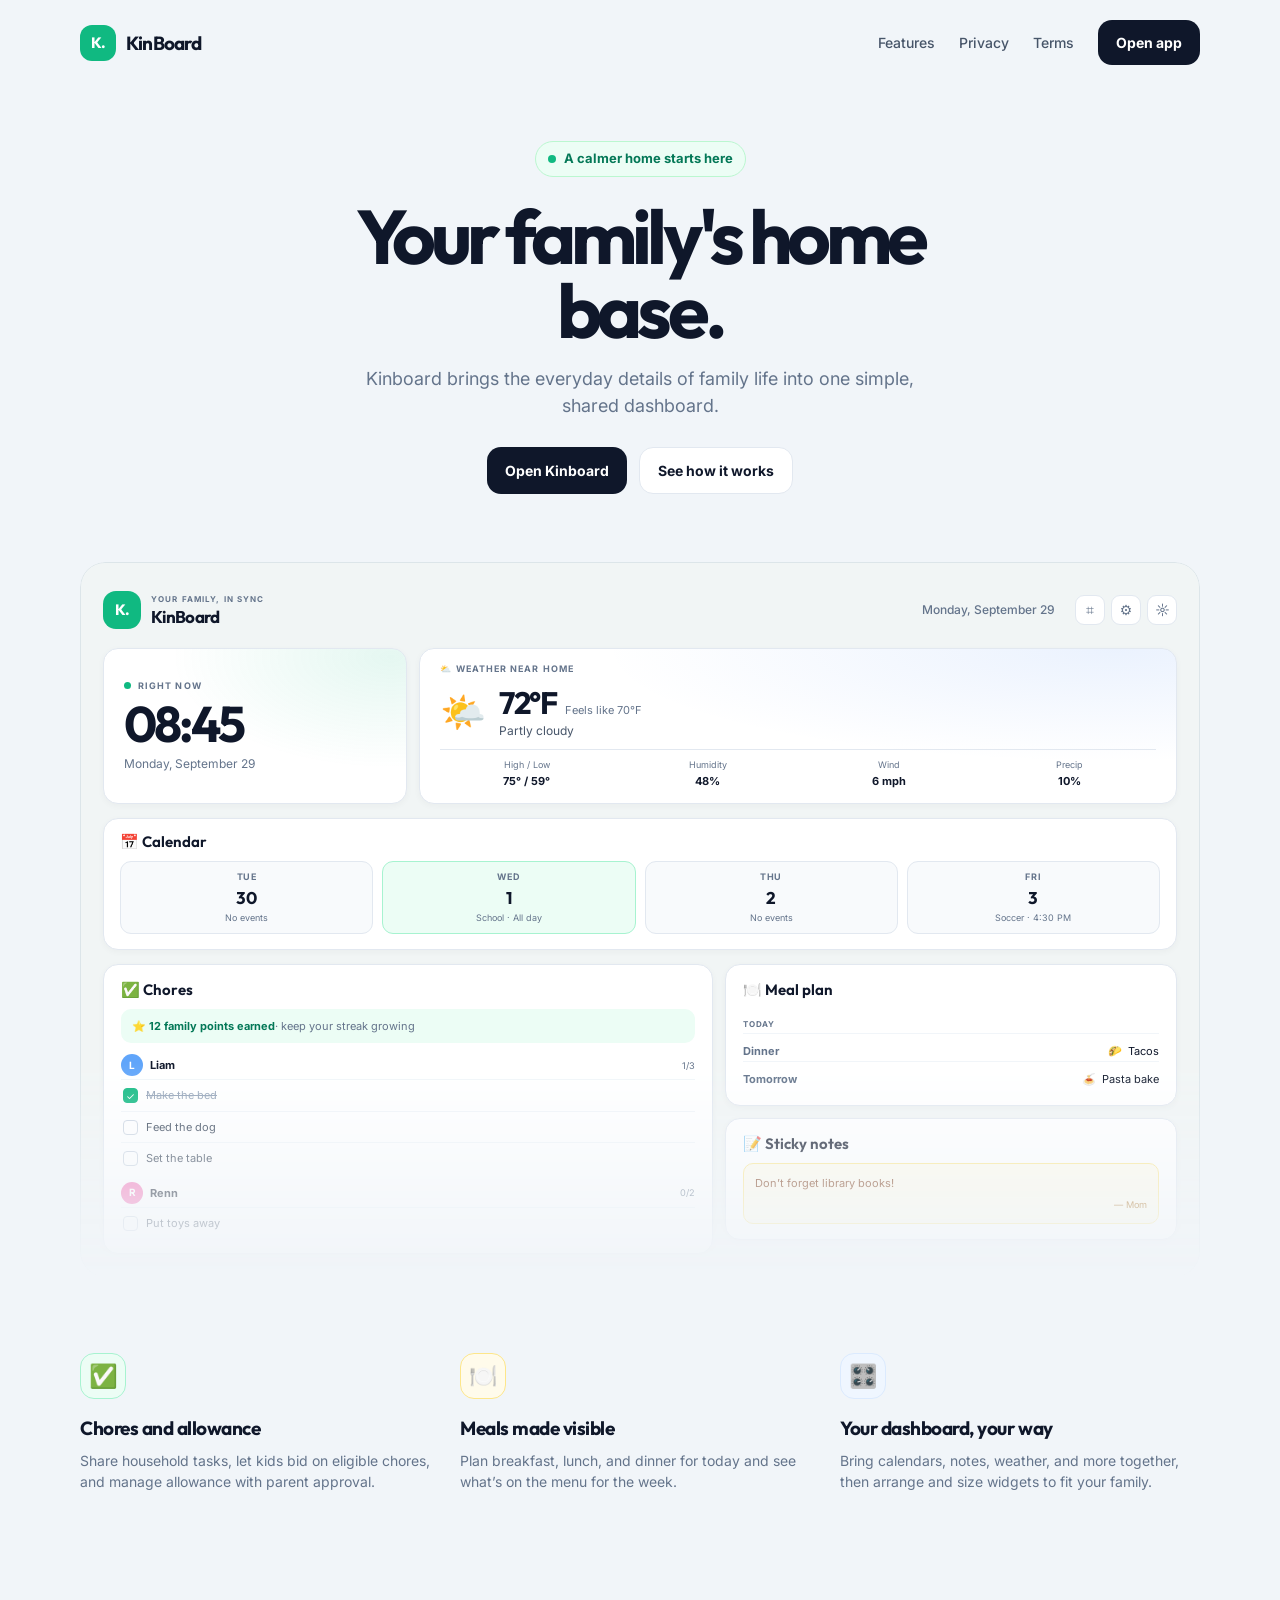
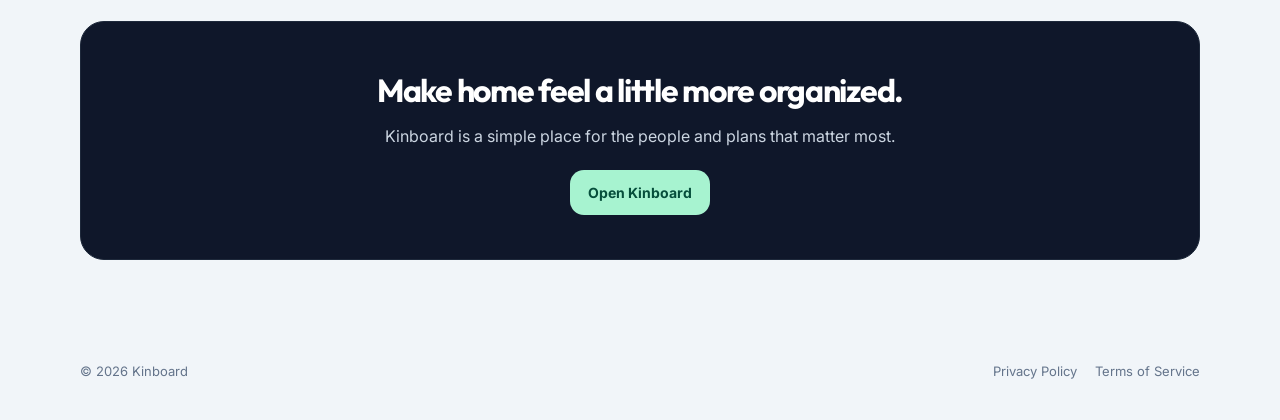
==== index.html @ 456ee560 "Update KinBoard landing dashboard preview" ====
<!doctype html>
<html lang="en">
<head>
  <meta charset="utf-8"><meta name="viewport" content="width=device-width, initial-scale=1">
  <meta name="description" content="Kinboard is a simple, shared family dashboard for the things that matter at home.">
  <title>Kinboard — Your family's home base</title>
  <link rel="preconnect" href="https://fonts.googleapis.com">
  <link rel="preconnect" href="https://fonts.gstatic.com" crossorigin>
  <link href="https://fonts.googleapis.com/css2?family=Inter:wght@400;500;600;700&family=Outfit:wght@600;700&display=swap" rel="stylesheet">
  <link rel="stylesheet" href="styles.css">
</head>
<body>
  <header class="site-header"><div class="container nav">
    <a class="brand" href="/" aria-label="KinBoard home"><span class="brand-mark" aria-hidden="true">K.</span><span>KinBoard</span></a>
    <nav class="nav-links" aria-label="Primary"><a href="#features">Features</a><a href="/privacy/">Privacy</a><a href="/terms/">Terms</a><a class="nav-button" href="http://app.kinboard.xyz">Open app</a></nav>
  </div></header>
  <main>
    <section class="hero container"><div class="eyebrow"><span></span> A calmer home starts here</div><h1>Your family's home base.</h1><p class="hero-copy">Kinboard brings the everyday details of family life into one simple, shared dashboard.</p><div class="hero-actions"><a class="button" href="http://app.kinboard.xyz">Open Kinboard</a><a class="button secondary" href="#preview">See how it works</a></div></section>
    <section id="preview" class="preview container" aria-label="KinBoard dashboard preview">
      <div class="dashboard-shell">
        <div class="dashboard">
          <header class="dashboard-header">
            <div class="dashboard-brand"><span class="brand-mark" aria-hidden="true">K.</span><div><span class="dashboard-eyebrow">YOUR FAMILY, IN SYNC</span><strong>KinBoard</strong></div></div>
            <span class="dashboard-date">Monday, September 29</span>
            <div class="dashboard-controls" aria-hidden="true"><span>⌗</span><span>⚙</span><span>☼</span></div>
          </header>
          <div class="dashboard-overview">
            <article class="preview-card clock-preview"><span class="card-kicker"><i></i> RIGHT NOW</span><strong>08:45</strong><span>Monday, September 29</span></article>
            <article class="preview-card weather-preview"><span class="card-kicker">⛅ WEATHER NEAR HOME</span><div class="weather-reading"><span>🌤️</span><div><strong>72°F</strong><small>Feels like 70°F</small><span>Partly cloudy</span></div></div><div class="weather-summary"><span>High / Low <b>75° / 59°</b></span><span>Humidity <b>48%</b></span><span>Wind <b>6 mph</b></span><span>Precip <b>10%</b></span></div></article>
          </div>
          <article class="preview-card calendar-preview"><h2>📅 Calendar</h2><div class="calendar-days"><div><small>TUE</small><b>30</b><span>No events</span></div><div class="selected-day"><small>WED</small><b>1</b><span>School · All day</span></div><div><small>THU</small><b>2</b><span>No events</span></div><div><small>FRI</small><b>3</b><span>Soccer · 4:30 PM</span></div></div></article>
          <div class="dashboard-columns"><article class="preview-card chores-preview"><h2>✅ Chores</h2><div class="points-banner">⭐ <b>12 family points earned</b><span>· keep your streak growing</span></div><div class="member-row"><i>L</i><b>Liam</b><small>1/3</small></div><div class="chore-line"><span class="checkbox checked">✓</span><span class="done">Make the bed</span></div><div class="chore-line"><span class="checkbox"></span><span>Feed the dog</span></div><div class="chore-line"><span class="checkbox"></span><span>Set the table</span></div><div class="member-row second"><i>R</i><b>Renn</b><small>0/2</small></div><div class="chore-line"><span class="checkbox"></span><span>Put toys away</span></div></article><aside class="dashboard-side"><article class="preview-card meals-preview"><h2>🍽️ Meal plan</h2><span class="meal-date">TODAY</span><div class="meal-line"><b>Dinner</b><span>🌮 &nbsp;Tacos</span></div><div class="meal-line"><b>Tomorrow</b><span>🍝 &nbsp;Pasta bake</span></div></article><article class="preview-card notes-preview"><h2>📝 Sticky notes</h2><div class="note">Don’t forget library books!<small>— Mom</small></div></article></aside></div>
        </div>
      </div>
    </section>
    <section id="features" class="feature-grid container"><article class="card feature-card"><div class="feature-icon">✅</div><h3>Chores and allowance</h3><p>Share household tasks, let kids bid on eligible chores, and manage allowance with parent approval.</p></article><article class="card feature-card"><div class="feature-icon">🍽️</div><h3>Meals made visible</h3><p>Plan breakfast, lunch, and dinner for today and see what’s on the menu for the week.</p></article><article class="card feature-card"><div class="feature-icon">🎛️</div><h3>Your dashboard, your way</h3><p>Bring calendars, notes, weather, and more together, then arrange and size widgets to fit your family.</p></article></section>
    <section id="get-started" class="cta container"><h2>Make home feel a little more organized.</h2><p>Kinboard is a simple place for the people and plans that matter most.</p><a class="button" href="http://app.kinboard.xyz">Open Kinboard</a></section>
  </main>
  <footer class="site-footer"><div class="container footer-inner"><span>© 2026 Kinboard</span><div class="footer-links"><a href="/privacy/">Privacy Policy</a><a href="/terms/">Terms of Service</a></div></div></footer>
</body>
</html>
---- styles.css ----
:root {
  color-scheme: light;
  --ink: #0f172a;
  --muted: #64748b;
  --line: #e2e8f0;
  --surface: #ffffff;
  --soft: #f1f5f9;
  --blue: #2563eb;
  --lavender: #e0e7ff;
  --yellow: #fef3c7;
  --shadow: 0 12px 30px rgba(15, 23, 42, .07);
}

* { box-sizing: border-box; }
html { scroll-behavior: smooth; }
body {
  margin: 0;
  color: var(--ink);
  background: var(--soft);
  font-family: Inter, ui-sans-serif, system-ui, -apple-system, BlinkMacSystemFont, "Segoe UI", sans-serif;
  line-height: 1.5;
}
a { color: inherit; text-decoration: none; }
.container { width: min(1120px, calc(100% - 40px)); margin: 0 auto; }
.site-header { padding: 20px 0; }
.nav { display: flex; align-items: center; justify-content: space-between; gap: 24px; }
.brand { display: flex; align-items: center; gap: 10px; font: 700 19px Outfit, sans-serif; letter-spacing: -.04em; }
.brand-mark { display: grid; place-items: center; width: 36px; height: 36px; border-radius: 12px; background: #10b981; color: #fff; font: 750 15px/1 Outfit, sans-serif; letter-spacing: -.06em; }
.nav-links { display: flex; align-items: center; gap: 24px; color: #475569; font-size: 14px; font-weight: 500; }
.nav-links a:hover { color: var(--ink); }
.nav-button, .button { display: inline-flex; align-items: center; justify-content: center; border-radius: 14px; padding: 12px 18px; background: #0f172a; color: #fff; font-weight: 700; font-size: 14px; transition: background .18s ease, transform .18s ease; }
.nav-button:hover, .button:hover { background: #1e293b; transform: translateY(-1px); }

.hero { padding: 56px 0 68px; text-align: center; }
.eyebrow { display: inline-flex; align-items: center; gap: 8px; padding: 7px 12px; border: 1px solid #bbf7d0; border-radius: 999px; color: #047857; background: #ecfdf5; font-size: 13px; font-weight: 700; }
.eyebrow span { width: 8px; height: 8px; background: #10b981; border-radius: 50%; }
h1, h2, h3, .time, .temperature { font-family: Outfit, Inter, ui-sans-serif, system-ui, sans-serif; }
h1 { max-width: 740px; margin: 22px auto 18px; font-size: clamp(44px, 7vw, 76px); line-height: .98; letter-spacing: -.065em; font-weight: 700; }
.hero-copy { max-width: 560px; margin: 0 auto 28px; color: var(--muted); font-size: 18px; }
.hero-actions { display: flex; justify-content: center; gap: 12px; flex-wrap: wrap; }
.button.secondary { color: var(--ink); background: #fff; border: 1px solid var(--line); }
.button.secondary:hover { background: #f8fafc; }

.preview { padding-bottom: 76px; }
.dashboard-shell { position: relative; max-height: 720px; overflow: hidden; border-radius: 25px; -webkit-mask-image: linear-gradient(to bottom, #000 0%, #000 70%, transparent 100%); mask-image: linear-gradient(to bottom, #000 0%, #000 70%, transparent 100%); }
.dashboard { display: grid; gap: 14px; padding: 22px; border: 1px solid #dce5e9; border-radius: 25px; background: #f1f5f5; box-shadow: 0 20px 55px rgba(15, 23, 42, .11); }
.dashboard-header { display: flex; align-items: center; gap: 20px; min-height: 49px; }
.dashboard-brand { display: flex; align-items: center; gap: 10px; }
.dashboard-brand .brand-mark { width: 38px; height: 38px; border-radius: 13px; }
.dashboard-brand strong { display: block; font: 700 17px Outfit, sans-serif; letter-spacing: -.04em; }
.dashboard-eyebrow { display: block; margin-bottom: 1px; color: #64748b; font-size: 8px; font-weight: 700; letter-spacing: .14em; }
.dashboard-date { margin-left: auto; color: #64748b; font-size: 12px; font-weight: 500; }
.dashboard-controls { display: flex; gap: 6px; }
.dashboard-controls span { display: grid; width: 30px; height: 30px; place-items: center; border: 1px solid #e2e8f0; border-radius: 9px; background: #fff; color: #64748b; font-size: 14px; }
.dashboard-overview { display: grid; grid-template-columns: .86fr 2.14fr; gap: 12px; }
.preview-card { min-width: 0; border: 1px solid #e2e8f0; border-radius: 15px; background: #fff; box-shadow: 0 2px 7px rgba(15,23,42,.035); }
.clock-preview { display: flex; min-height: 132px; flex-direction: column; justify-content: center; padding: 14px 20px; background: radial-gradient(ellipse at 95% 5%, rgba(16,185,129,.11), transparent 54%), #fff; }
.card-kicker { display: flex; align-items: center; gap: 7px; margin-bottom: 7px; color: #64748b; font-size: 9px; font-weight: 700; letter-spacing: .12em; }
.card-kicker i { width: 7px; height: 7px; border-radius: 50%; background: #10b981; }
.clock-preview strong { font: 700 clamp(34px, 4vw, 50px)/1 Outfit, sans-serif; letter-spacing: -.06em; }
.clock-preview > span:last-child { margin-top: 6px; color: #64748b; font-size: 12px; }
.weather-preview { padding: 13px 20px; background: radial-gradient(ellipse at 92% 0%, rgba(59,130,246,.1), transparent 52%), #fff; }
.weather-reading { display: flex; align-items: center; gap: 13px; }
.weather-reading > span { font-size: 37px; }
.weather-reading strong { margin-right: 9px; font: 700 31px Outfit, sans-serif; letter-spacing: -.05em; }
.weather-reading small { color: #64748b; font-size: 11px; }
.weather-reading div > span { display: block; color: #475569; font-size: 12px; }
.weather-summary { display: grid; grid-template-columns: repeat(4, 1fr); gap: 8px; margin-top: 9px; border-top: 1px solid #e2e8f0; padding-top: 8px; color: #64748b; font-size: 9px; text-align: center; }
.weather-summary b { display: block; margin-top: 2px; color: #0f172a; font-size: 11px; }
.calendar-preview { padding: 13px 16px 15px; }
.preview-card h2 { margin: 0 0 10px; font: 650 15px Outfit, sans-serif; }
.calendar-days { display: grid; grid-template-columns: repeat(4, 1fr); gap: 9px; }
.calendar-days > div { display: flex; min-height: 73px; flex-direction: column; align-items: center; justify-content: center; gap: 3px; border: 1px solid #e2e8f0; border-radius: 11px; background: #f8fafc; }
.calendar-days .selected-day { border-color: #a7f3d0; background: #ecfdf5; }
.calendar-days small { color: #64748b; font-size: 9px; font-weight: 700; letter-spacing: .08em; }
.calendar-days b { font: 700 17px Outfit, sans-serif; }
.calendar-days span { color: #64748b; font-size: 9px; }
.dashboard-columns { display: grid; grid-template-columns: 1.35fr 1fr; align-items: start; gap: 12px; }
.chores-preview, .meals-preview, .notes-preview { padding: 15px 17px; }
.points-banner { margin-bottom: 11px; border-radius: 10px; padding: 9px 11px; background: #ecfdf5; color: #047857; font-size: 11px; }
.points-banner span { color: #64748b; }
.member-row { display: flex; align-items: center; gap: 7px; margin: 8px 0 3px; font-size: 11px; }
.member-row i { display: grid; width: 22px; height: 22px; place-items: center; border-radius: 50%; background: #60a5fa; color: white; font-size: 10px; font-style: normal; font-weight: 700; }
.member-row.second i { background: #f472b6; }
.member-row small { margin-left: auto; color: #64748b; }
.chore-line { display: flex; align-items: center; gap: 8px; border-top: 1px solid #f1f5f9; padding: 7px 2px; color: #334155; font-size: 11px; }
.checkbox { display: grid; width: 15px; height: 15px; place-items: center; border: 1px solid #cbd5e1; border-radius: 4px; color: white; font-size: 10px; }
.checkbox.checked { border-color: #10b981; background: #10b981; }
.chore-line .done { color: #94a3b8; text-decoration: line-through; }
.dashboard-side { display: grid; gap: 12px; }
.meal-date { color: #64748b; font-size: 8px; font-weight: 700; letter-spacing: .1em; }
.meal-line { display: flex; justify-content: space-between; gap: 8px; border-top: 1px solid #f1f5f9; padding: 9px 0 2px; font-size: 11px; }
.meal-line b { color: #64748b; }
.note { border: 1px solid #fde68a; border-radius: 10px; padding: 11px; background: #fffbeb; color: #78350f; font-size: 11px; }
.note small { display: block; margin-top: 7px; color: #a16207; text-align: right; }

.feature-grid { display: grid; grid-template-columns: repeat(3, 1fr); gap: 20px; padding-bottom: 78px; }
.feature-card { min-height: 190px; transition: transform .18s ease, box-shadow .18s ease; }
.feature-card:hover { transform: translateY(-3px); box-shadow: 0 12px 26px rgba(15,23,42,.08); }
.feature-icon { display: grid; place-items: center; width: 46px; height: 46px; border: 1px solid #dbeafe; border-radius: 14px; background: #eff6ff; font-size: 23px; }
.feature-card:nth-child(1) .feature-icon { border-color: #a7f3d0; background: #ecfdf5; }
.feature-card:nth-child(2) .feature-icon { border-color: #fde68a; background: #fffbeb; }
.feature-card h3 { margin: 15px 0 7px; font-size: 19px; letter-spacing: -.025em; }
.feature-card p { margin: 0; color: var(--muted); font-size: 14px; }
.cta { margin-bottom: 78px; padding: 44px; border: 1px solid #1e293b; border-radius: 24px; background: #0f172a; color: #fff; text-align: center; }
.cta h2 { margin: 0 0 10px; font-size: 32px; letter-spacing: -.04em; }
.cta p { margin: 0 auto 22px; color: #cbd5e1; }
.cta .button { color: #064e3b; background: #a7f3d0; }
.cta .button:hover { background: #6ee7b7; }
.site-footer { padding: 24px 0 38px; color: var(--muted); font-size: 13px; }
.footer-inner { display: flex; justify-content: space-between; gap: 20px; }
.footer-links { display: flex; gap: 18px; }

.legal { padding: 54px 0 90px; }
.legal-card { max-width: 820px; margin: 0 auto; padding: clamp(28px, 5vw, 64px); }
.legal h1 { margin: 0 0 12px; max-width: none; font-size: clamp(38px, 6vw, 58px); text-align: left; }
.updated { margin: 0 0 42px; color: var(--muted); font-size: 14px; }
.legal h2 { margin: 34px 0 9px; font-size: 21px; letter-spacing: -.03em; }
.legal p, .legal li { color: #475569; font-size: 15px; }
.legal ul { padding-left: 22px; }

@media (max-width: 720px) {
  .container { width: min(100% - 28px, 1120px); }
  .nav-links a:not(.nav-button) { display: none; }
  .hero { padding-top: 34px; }
  .dashboard { gap: 10px; padding: 12px; }
  .dashboard-shell { max-height: 760px; border-radius: 20px; -webkit-mask-image: linear-gradient(to bottom, #000 0%, #000 68%, transparent 100%); mask-image: linear-gradient(to bottom, #000 0%, #000 68%, transparent 100%); }
  .dashboard-overview { grid-template-columns: 1fr; }
  .dashboard-columns { grid-template-columns: 1fr; }
  .feature-grid { grid-template-columns: 1fr; }
  .dashboard-date { display: none; }
  .dashboard-controls span { width: 27px; height: 27px; }
  .cta { padding: 34px 22px; }
  .footer-inner { flex-direction: column; }
}

@media (prefers-reduced-motion: reduce) {
  *, *::before, *::after { scroll-behavior: auto !important; transition-duration: .01ms !important; }
}
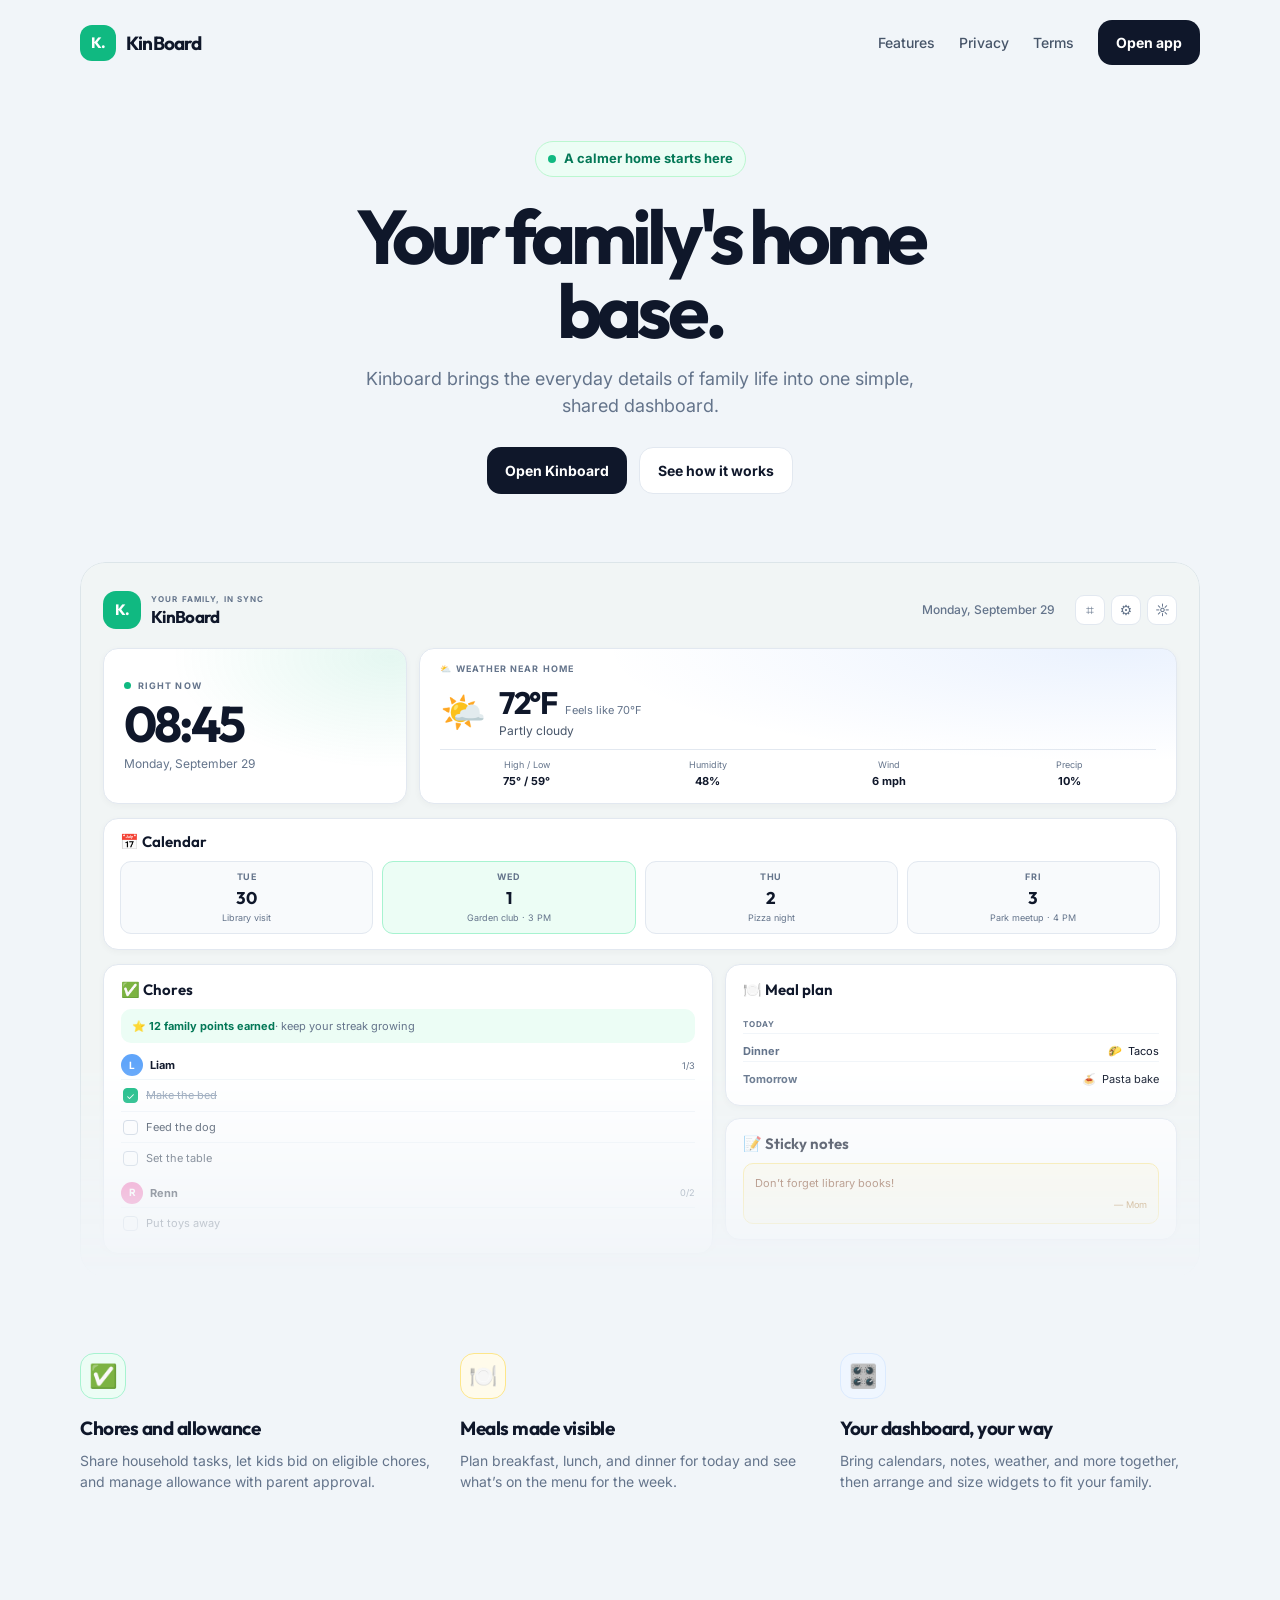
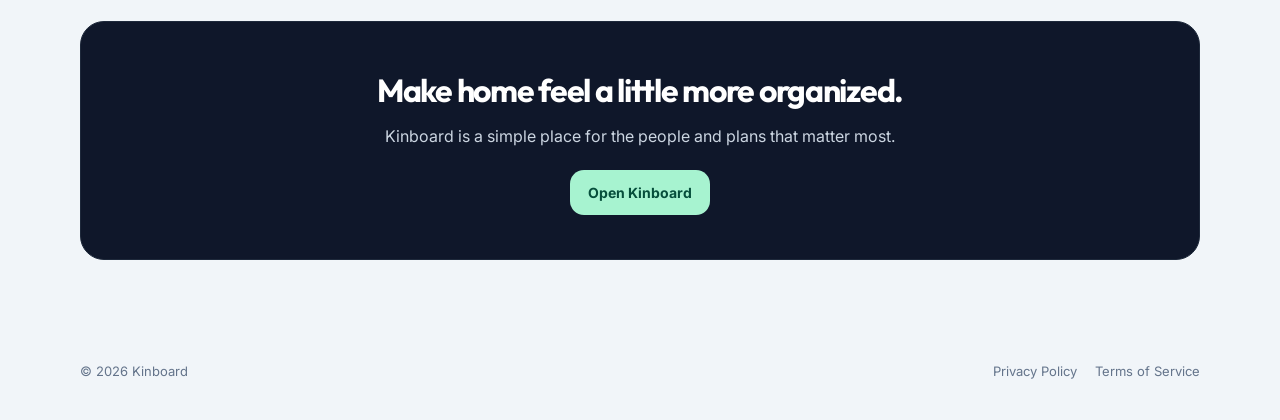
==== commit 1dd307a3: "Replace demo calendar with fictional events" ====
--- a/index.html
+++ b/index.html
@@ -28,7 +28,7 @@
             <article class="preview-card clock-preview"><span class="card-kicker"><i></i> RIGHT NOW</span><strong>08:45</strong><span>Monday, September 29</span></article>
             <article class="preview-card weather-preview"><span class="card-kicker">⛅ WEATHER NEAR HOME</span><div class="weather-reading"><span>🌤️</span><div><strong>72°F</strong><small>Feels like 70°F</small><span>Partly cloudy</span></div></div><div class="weather-summary"><span>High / Low <b>75° / 59°</b></span><span>Humidity <b>48%</b></span><span>Wind <b>6 mph</b></span><span>Precip <b>10%</b></span></div></article>
           </div>
-          <article class="preview-card calendar-preview"><h2>📅 Calendar</h2><div class="calendar-days"><div><small>TUE</small><b>30</b><span>No events</span></div><div class="selected-day"><small>WED</small><b>1</b><span>School · All day</span></div><div><small>THU</small><b>2</b><span>No events</span></div><div><small>FRI</small><b>3</b><span>Soccer · 4:30 PM</span></div></div></article>
+          <article class="preview-card calendar-preview"><h2>📅 Calendar</h2><div class="calendar-days"><div><small>TUE</small><b>30</b><span>Library visit</span></div><div class="selected-day"><small>WED</small><b>1</b><span>Garden club · 3 PM</span></div><div><small>THU</small><b>2</b><span>Pizza night</span></div><div><small>FRI</small><b>3</b><span>Park meetup · 4 PM</span></div></div></article>
           <div class="dashboard-columns"><article class="preview-card chores-preview"><h2>✅ Chores</h2><div class="points-banner">⭐ <b>12 family points earned</b><span>· keep your streak growing</span></div><div class="member-row"><i>L</i><b>Liam</b><small>1/3</small></div><div class="chore-line"><span class="checkbox checked">✓</span><span class="done">Make the bed</span></div><div class="chore-line"><span class="checkbox"></span><span>Feed the dog</span></div><div class="chore-line"><span class="checkbox"></span><span>Set the table</span></div><div class="member-row second"><i>R</i><b>Renn</b><small>0/2</small></div><div class="chore-line"><span class="checkbox"></span><span>Put toys away</span></div></article><aside class="dashboard-side"><article class="preview-card meals-preview"><h2>🍽️ Meal plan</h2><span class="meal-date">TODAY</span><div class="meal-line"><b>Dinner</b><span>🌮 &nbsp;Tacos</span></div><div class="meal-line"><b>Tomorrow</b><span>🍝 &nbsp;Pasta bake</span></div></article><article class="preview-card notes-preview"><h2>📝 Sticky notes</h2><div class="note">Don’t forget library books!<small>— Mom</small></div></article></aside></div>
         </div>
       </div>
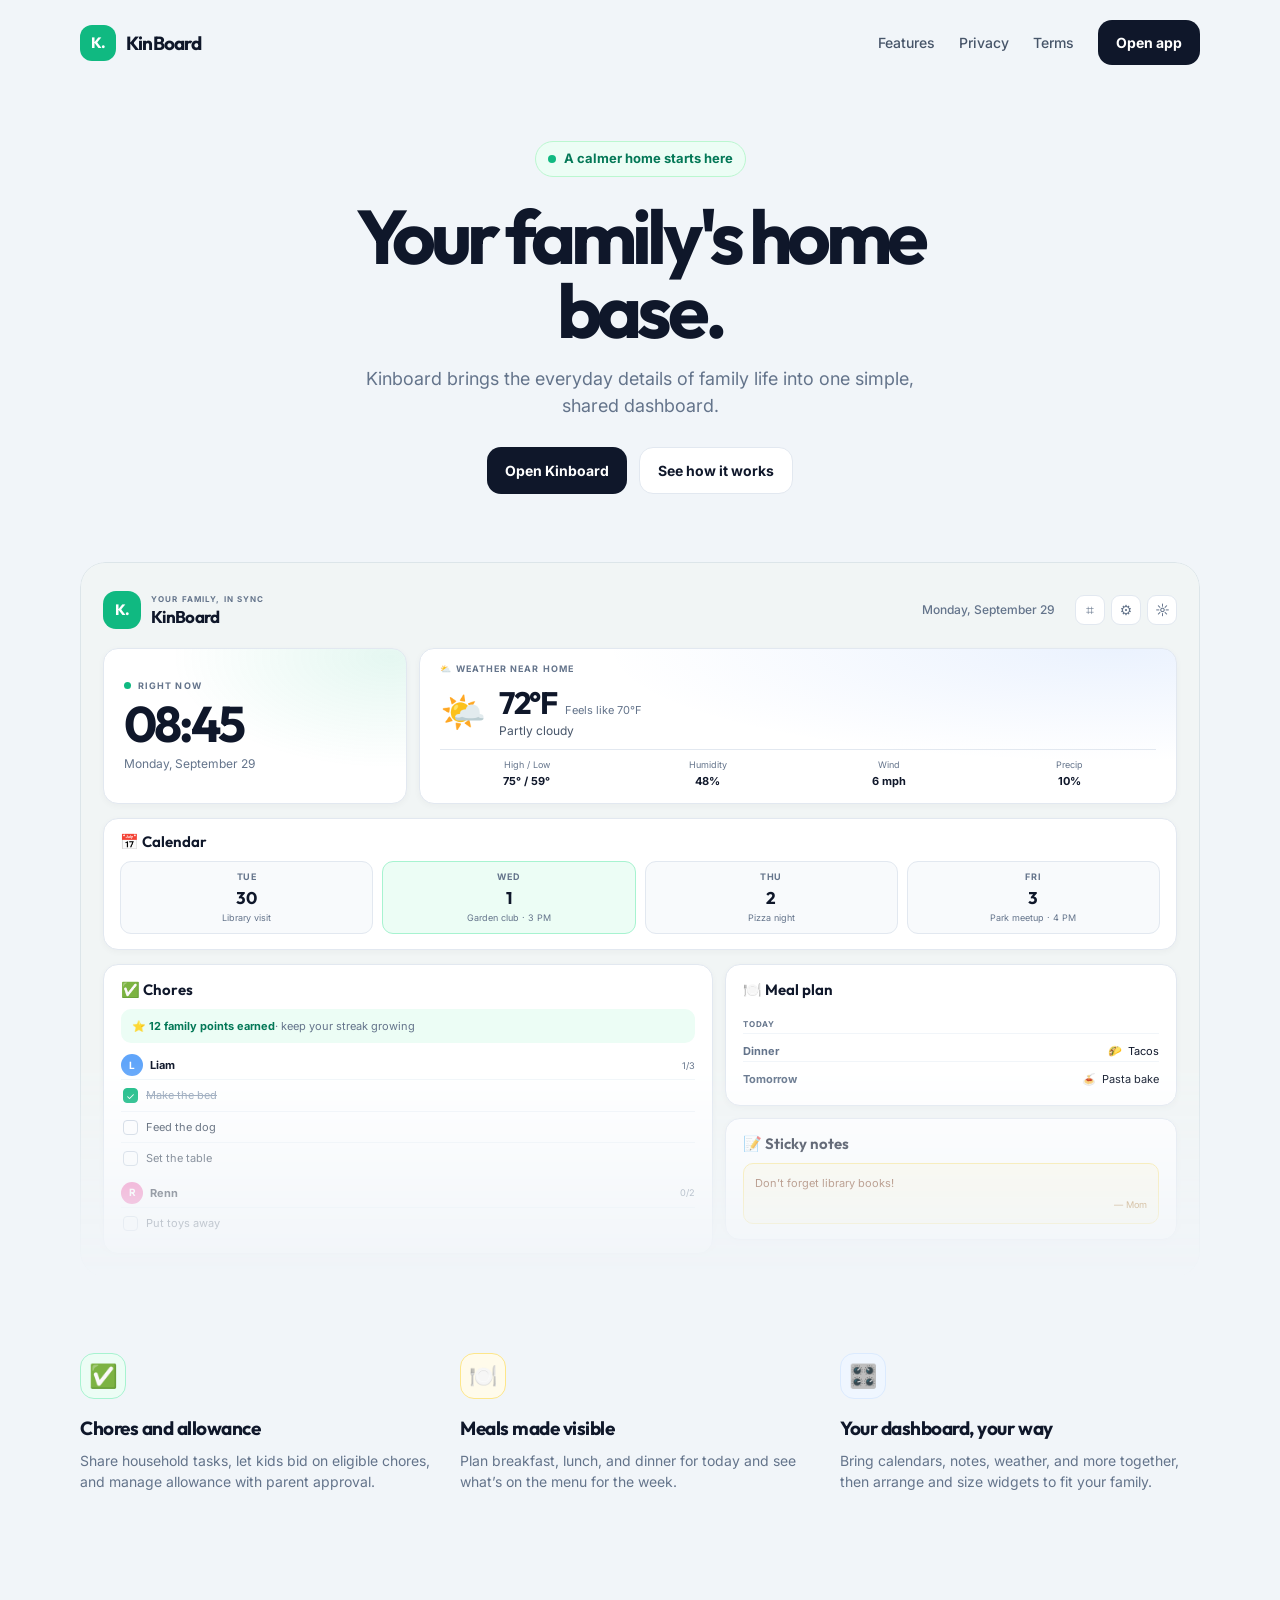
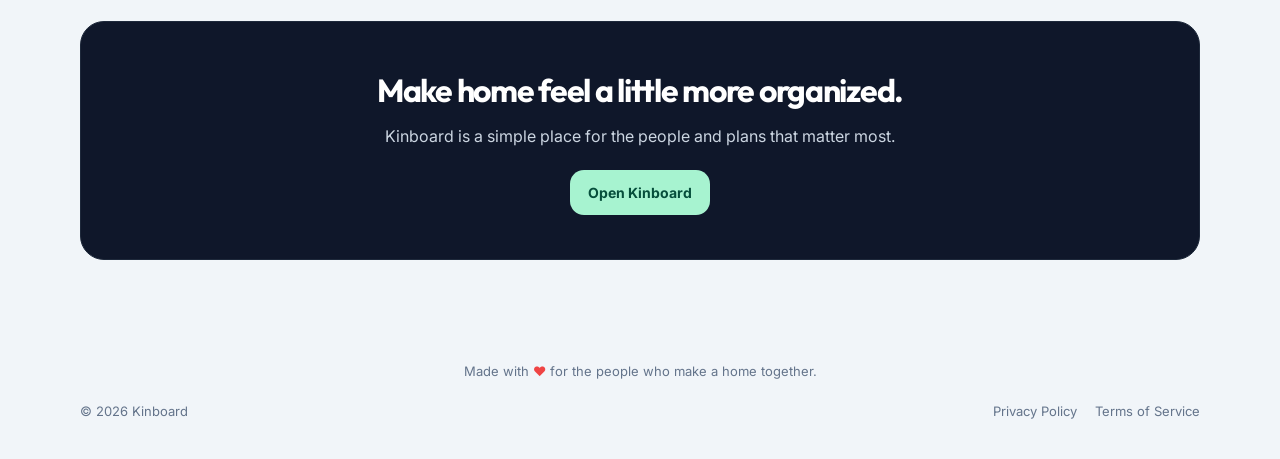
==== commit fb2ae7d8: "Add heartfelt homepage footer line" ====
--- a/index.html
+++ b/index.html
@@ -36,6 +36,6 @@
     <section id="features" class="feature-grid container"><article class="card feature-card"><div class="feature-icon">✅</div><h3>Chores and allowance</h3><p>Share household tasks, let kids bid on eligible chores, and manage allowance with parent approval.</p></article><article class="card feature-card"><div class="feature-icon">🍽️</div><h3>Meals made visible</h3><p>Plan breakfast, lunch, and dinner for today and see what’s on the menu for the week.</p></article><article class="card feature-card"><div class="feature-icon">🎛️</div><h3>Your dashboard, your way</h3><p>Bring calendars, notes, weather, and more together, then arrange and size widgets to fit your family.</p></article></section>
     <section id="get-started" class="cta container"><h2>Make home feel a little more organized.</h2><p>Kinboard is a simple place for the people and plans that matter most.</p><a class="button" href="http://app.kinboard.xyz">Open Kinboard</a></section>
   </main>
-  <footer class="site-footer"><div class="container footer-inner"><span>© 2026 Kinboard</span><div class="footer-links"><a href="/privacy/">Privacy Policy</a><a href="/terms/">Terms of Service</a></div></div></footer>
+  <footer class="site-footer"><div class="container"><p class="footer-note">Made with <span aria-label="love">♥</span> for the people who make a home together.</p><div class="footer-inner"><span>© 2026 Kinboard</span><div class="footer-links"><a href="/privacy/">Privacy Policy</a><a href="/terms/">Terms of Service</a></div></div></div></footer>
 </body>
 </html>
--- a/styles.css
+++ b/styles.css
@@ -108,6 +108,8 @@
 .cta .button { color: #064e3b; background: #a7f3d0; }
 .cta .button:hover { background: #6ee7b7; }
 .site-footer { padding: 24px 0 38px; color: var(--muted); font-size: 13px; }
+.footer-note { margin: 0 0 20px; text-align: center; }
+.footer-note span { color: #ef4444; }
 .footer-inner { display: flex; justify-content: space-between; gap: 20px; }
 .footer-links { display: flex; gap: 18px; }
 
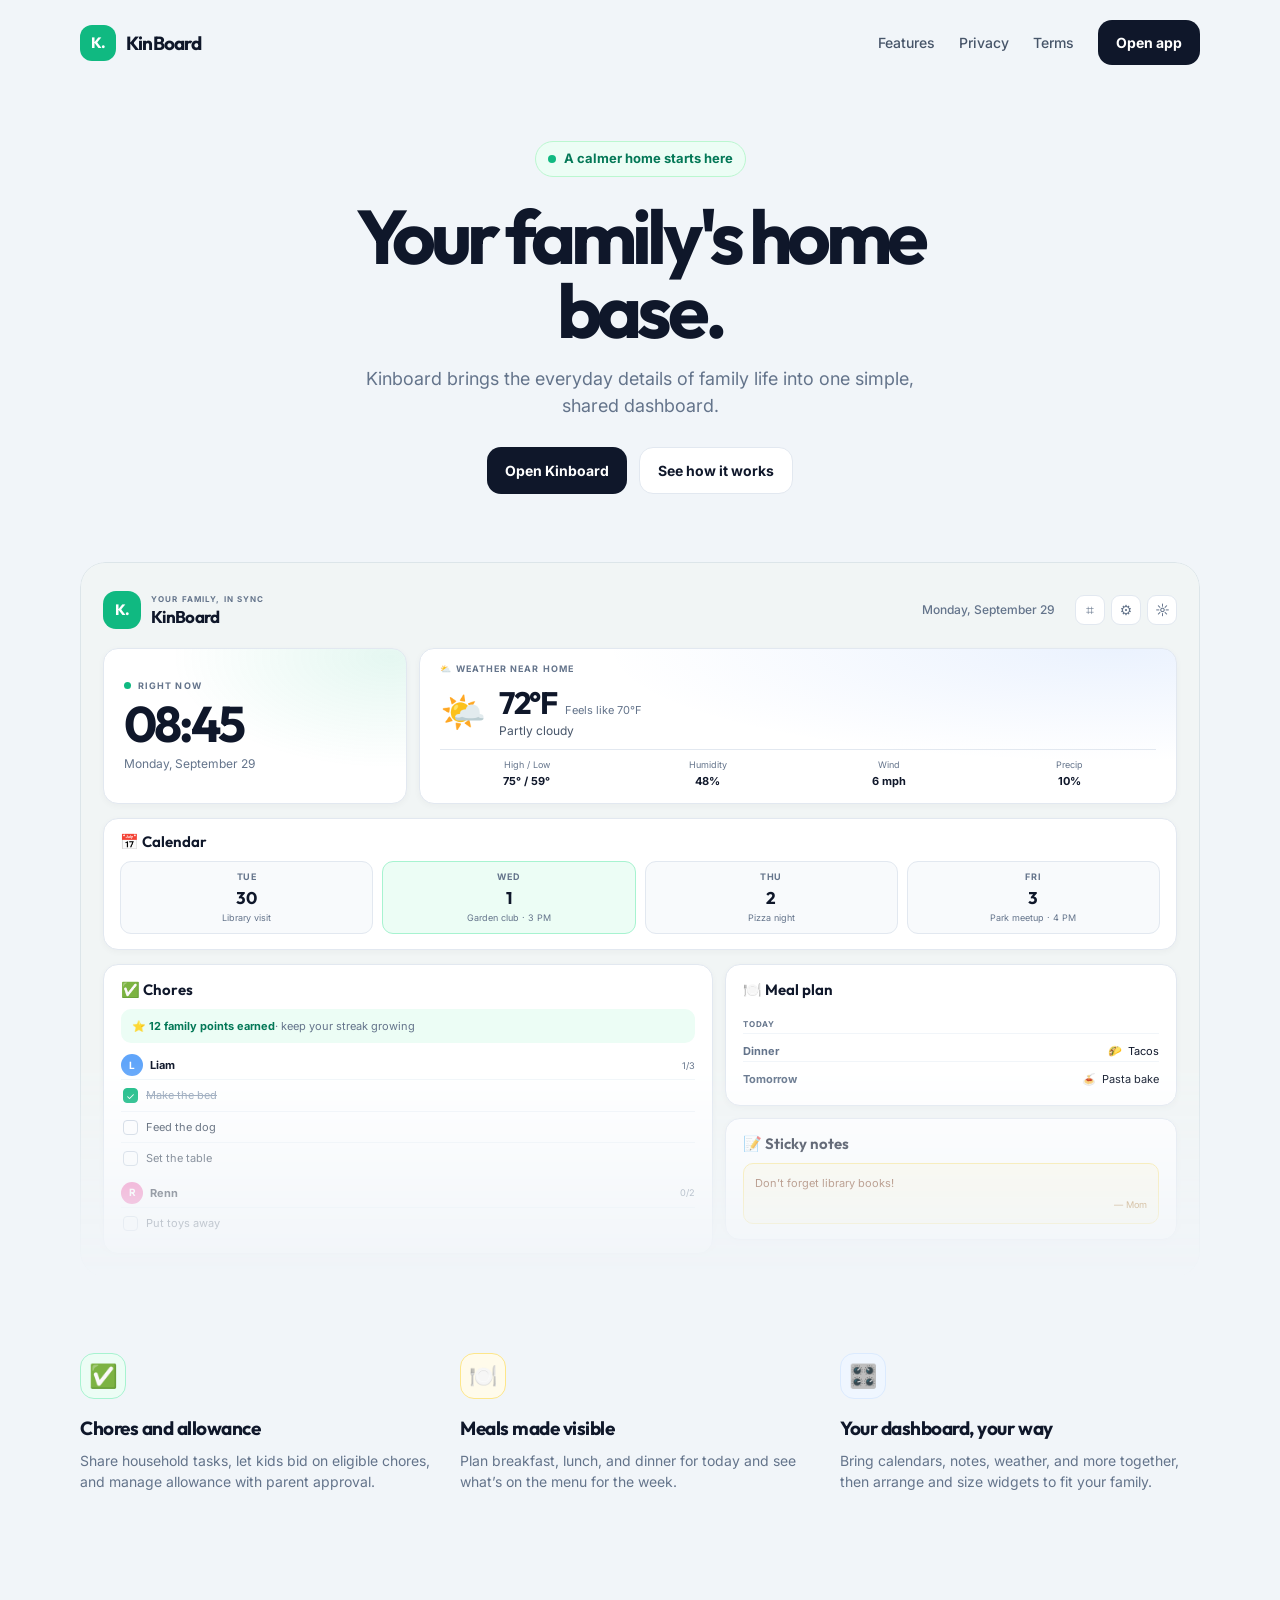
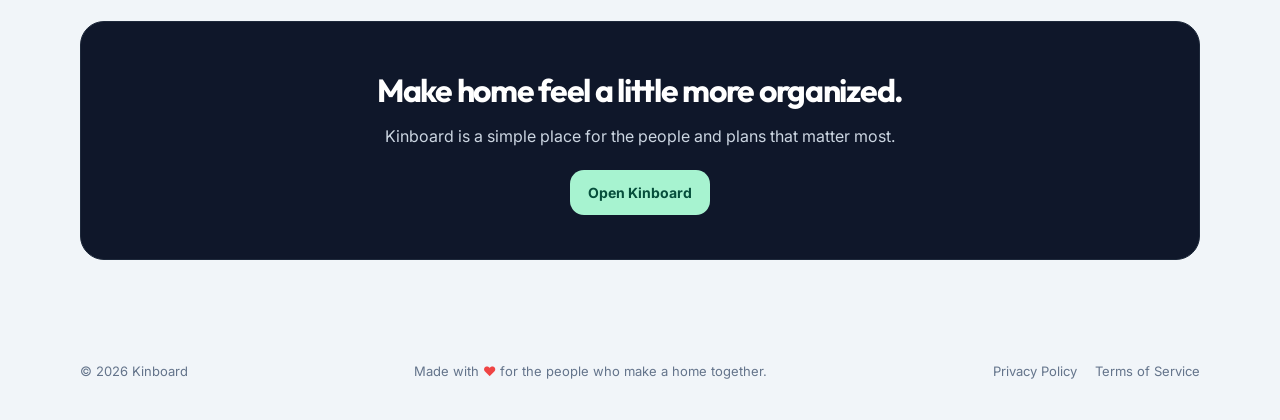
==== commit e73ac7c4: "Align homepage footer items" ====
--- a/index.html
+++ b/index.html
@@ -36,6 +36,6 @@
     <section id="features" class="feature-grid container"><article class="card feature-card"><div class="feature-icon">✅</div><h3>Chores and allowance</h3><p>Share household tasks, let kids bid on eligible chores, and manage allowance with parent approval.</p></article><article class="card feature-card"><div class="feature-icon">🍽️</div><h3>Meals made visible</h3><p>Plan breakfast, lunch, and dinner for today and see what’s on the menu for the week.</p></article><article class="card feature-card"><div class="feature-icon">🎛️</div><h3>Your dashboard, your way</h3><p>Bring calendars, notes, weather, and more together, then arrange and size widgets to fit your family.</p></article></section>
     <section id="get-started" class="cta container"><h2>Make home feel a little more organized.</h2><p>Kinboard is a simple place for the people and plans that matter most.</p><a class="button" href="http://app.kinboard.xyz">Open Kinboard</a></section>
   </main>
-  <footer class="site-footer"><div class="container"><p class="footer-note">Made with <span aria-label="love">♥</span> for the people who make a home together.</p><div class="footer-inner"><span>© 2026 Kinboard</span><div class="footer-links"><a href="/privacy/">Privacy Policy</a><a href="/terms/">Terms of Service</a></div></div></div></footer>
+  <footer class="site-footer"><div class="container footer-inner"><span>© 2026 Kinboard</span><p class="footer-note">Made with <span aria-label="love">♥</span> for the people who make a home together.</p><div class="footer-links"><a href="/privacy/">Privacy Policy</a><a href="/terms/">Terms of Service</a></div></div></footer>
 </body>
 </html>
--- a/styles.css
+++ b/styles.css
@@ -108,9 +108,9 @@
 .cta .button { color: #064e3b; background: #a7f3d0; }
 .cta .button:hover { background: #6ee7b7; }
 .site-footer { padding: 24px 0 38px; color: var(--muted); font-size: 13px; }
-.footer-note { margin: 0 0 20px; text-align: center; }
+.footer-note { margin: 0; text-align: center; }
 .footer-note span { color: #ef4444; }
-.footer-inner { display: flex; justify-content: space-between; gap: 20px; }
+.footer-inner { display: flex; align-items: center; justify-content: space-between; gap: 20px; }
 .footer-links { display: flex; gap: 18px; }
 
 .legal { padding: 54px 0 90px; }
@@ -133,7 +133,9 @@
   .dashboard-date { display: none; }
   .dashboard-controls span { width: 27px; height: 27px; }
   .cta { padding: 34px 22px; }
-  .footer-inner { flex-direction: column; }
+  .footer-inner { flex-direction: column; align-items: center; text-align: center; }
+  .footer-note { order: -1; }
+  .footer-links { justify-content: center; flex-wrap: wrap; }
 }
 
 @media (prefers-reduced-motion: reduce) {
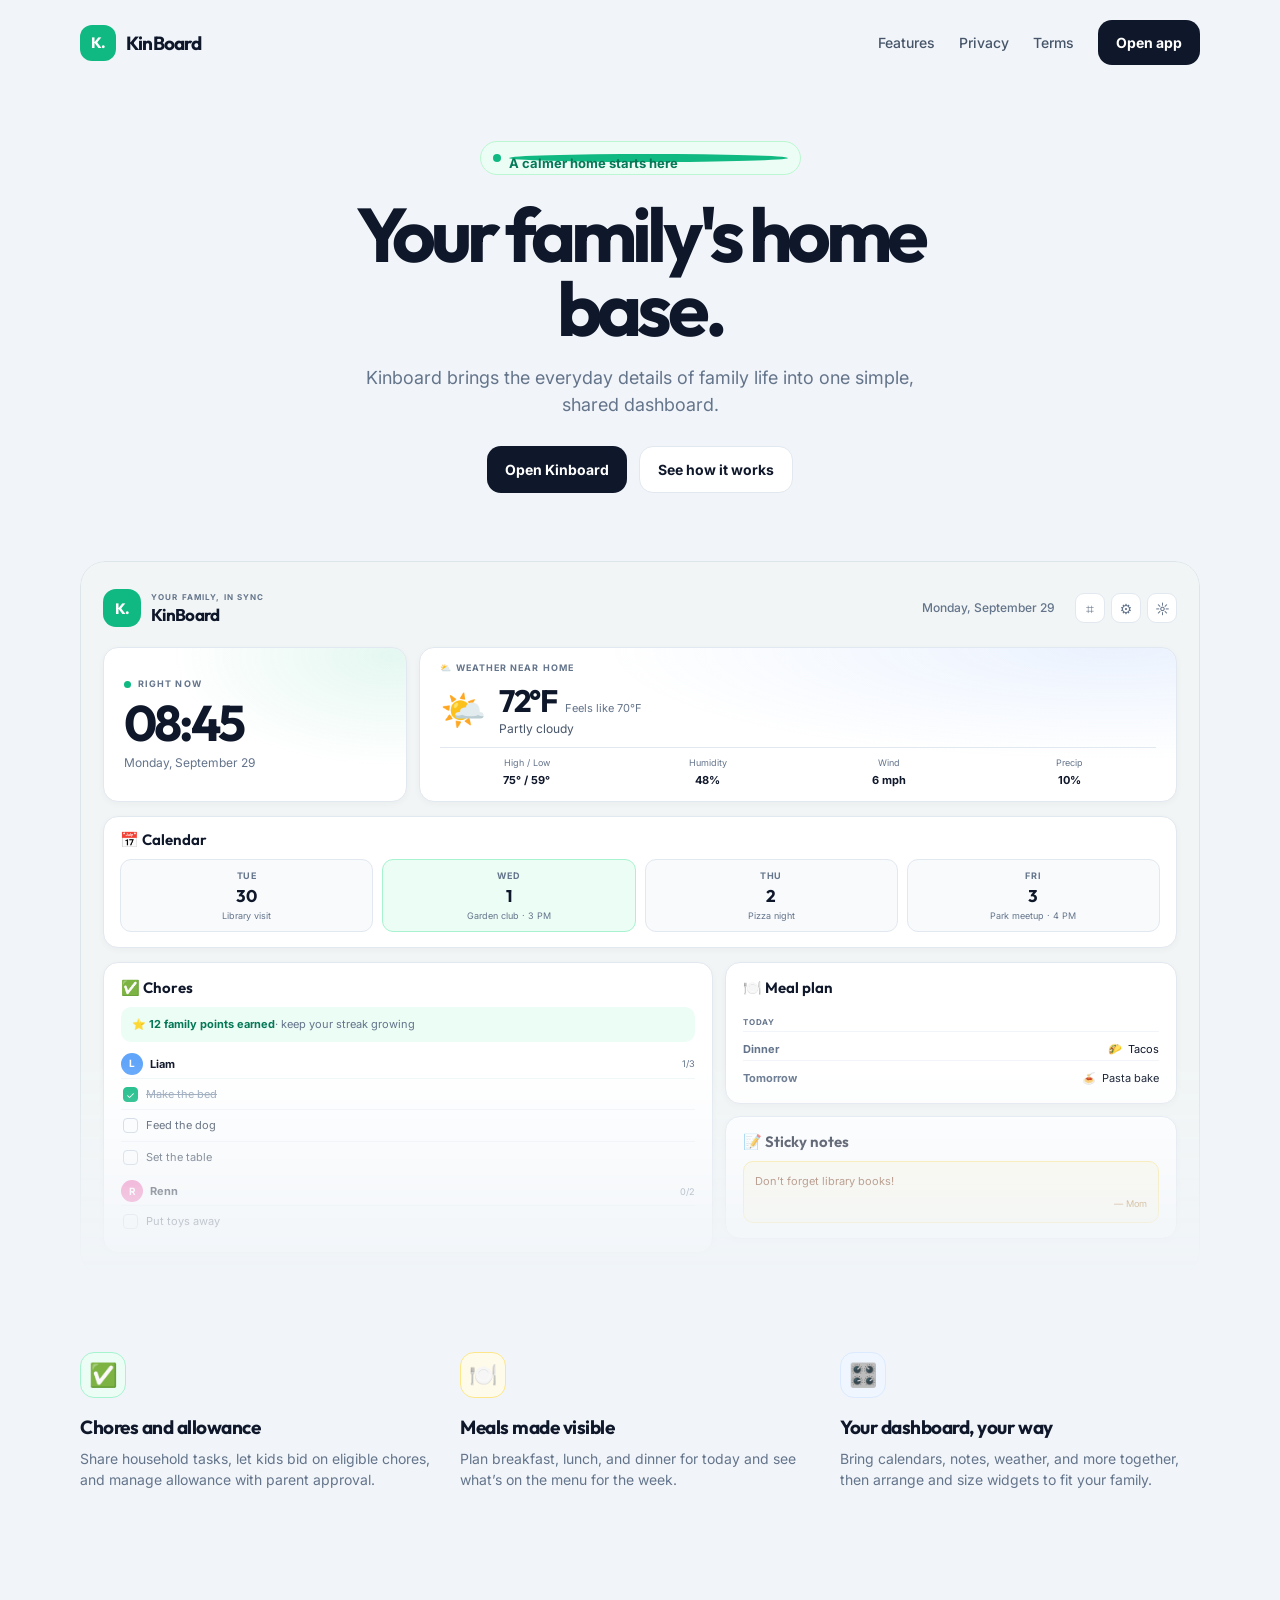
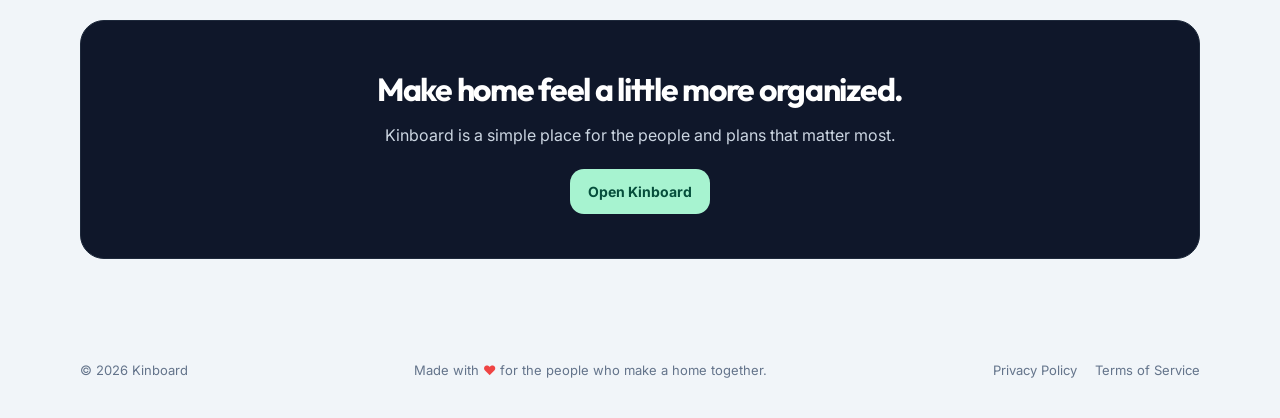
==== commit d756c8ca: "Rotate homepage hero sayings" ====
--- a/index.html
+++ b/index.html
@@ -15,7 +15,7 @@
     <nav class="nav-links" aria-label="Primary"><a href="#features">Features</a><a href="/privacy/">Privacy</a><a href="/terms/">Terms</a><a class="nav-button" href="http://app.kinboard.xyz">Open app</a></nav>
   </div></header>
   <main>
-    <section class="hero container"><div class="eyebrow"><span></span> A calmer home starts here</div><h1>Your family's home base.</h1><p class="hero-copy">Kinboard brings the everyday details of family life into one simple, shared dashboard.</p><div class="hero-actions"><a class="button" href="http://app.kinboard.xyz">Open Kinboard</a><a class="button secondary" href="#preview">See how it works</a></div></section>
+    <section class="hero container"><div class="eyebrow"><span aria-hidden="true"></span><span class="eyebrow-message" aria-live="polite">A calmer home starts here</span></div><h1>Your family's home base.</h1><p class="hero-copy">Kinboard brings the everyday details of family life into one simple, shared dashboard.</p><div class="hero-actions"><a class="button" href="http://app.kinboard.xyz">Open Kinboard</a><a class="button secondary" href="#preview">See how it works</a></div></section>
     <section id="preview" class="preview container" aria-label="KinBoard dashboard preview">
       <div class="dashboard-shell">
         <div class="dashboard">
@@ -37,5 +37,53 @@
     <section id="get-started" class="cta container"><h2>Make home feel a little more organized.</h2><p>Kinboard is a simple place for the people and plans that matter most.</p><a class="button" href="http://app.kinboard.xyz">Open Kinboard</a></section>
   </main>
   <footer class="site-footer"><div class="container footer-inner"><span>© 2026 Kinboard</span><p class="footer-note">Made with <span aria-label="love">♥</span> for the people who make a home together.</p><div class="footer-links"><a href="/privacy/">Privacy Policy</a><a href="/terms/">Terms of Service</a></div></div></footer>
+  <script>
+    const homeSayings = [
+      "A calmer home starts here", "A little more in sync", "Make room for what matters", "Home, on the same page", "Less juggling, more living",
+      "The whole home in harmony", "Everyday life, a little lighter", "Find your family flow", "Small plans, smoother days", "Together makes it easier",
+      "A softer landing for busy days", "Keep the good stuff close", "Your home team, in sync", "Make the everyday feel easier", "More time for being together",
+      "A brighter rhythm at home", "Bring the moving parts together", "Home life, made clearer", "A little calm goes a long way", "Make space for more good days",
+      "One home, one shared rhythm", "Keep family life flowing", "A home base for busy lives", "Everyday plans, all together", "Feel good about the day ahead",
+      "The family rhythm starts here", "Keep home life on track", "More together, less to remember", "Plans that bring you closer", "Make the busy feel manageable",
+      "Your day, with room to breathe", "A happier rhythm for home", "The little things, all in place", "Make family time flow", "A home that runs together",
+      "Your people, your plans, one place", "Let home life click", "More ease in every day", "Keep everyone in the loop", "A shared view of what matters",
+      "Make today feel more together", "Bring a little order to the lovely chaos", "Family life, in good company", "Good days start at home", "A simple way to stay connected",
+      "More calm between the moments", "The home team starts here", "Get on the same page at home", "Give busy days a softer edge", "A little more breathing room",
+      "Where family plans come together", "Make the everyday work for everyone", "One less thing to hold in your head", "A better flow for family life", "Keep the day moving gently",
+      "Home feels better in sync", "A shared space for daily life", "Make room for the moments", "A smoother way to do home", "Your family, finding its rhythm",
+      "Stay close to the everyday", "All your home things, together", "Let the day fall into place", "More harmony, right at home", "A little help for the whole household",
+      "Keep what matters in view", "Make plans feel like part of life", "Home life, held together", "Bring everyone along", "A brighter way to organize home",
+      "Find a little more flow", "The everyday, made more connected", "Make family plans feel simple", "A steady hand for busy homes", "Together through the to-dos",
+      "A place for all the little plans", "Make home a team effort", "More clarity for the days you share", "Let good routines grow", "Home life, made for everyone",
+      "Keep the family beat", "Your household's happy place to plan", "A calm corner for family life", "The day makes sense together", "Make more of your time at home",
+      "Bring a little ease to every day", "A shared start to the day", "All together under one roof", "The good things are easier to find", "For the life you make together",
+      "Make the home team stronger", "A more thoughtful kind of together", "Keep daily life close at hand", "Home, with a little more heart", "Make every day a team day",
+      "The little details, working together", "A kinder pace for busy homes", "Your family's day, in view", "A better beat for home life", "Together is a lovely place to start"
+    ];
+    const saying = document.querySelector('.eyebrow-message');
+    const reduceMotion = window.matchMedia('(prefers-reduced-motion: reduce)');
+    let sayingIndex = 0;
+    let sayingTimer;
+
+    function rotateSaying() {
+      saying.classList.add('is-leaving');
+      window.setTimeout(() => {
+        sayingIndex = (sayingIndex + 1) % homeSayings.length;
+        saying.textContent = homeSayings[sayingIndex];
+        saying.classList.remove('is-leaving');
+        saying.classList.add('is-entering');
+        requestAnimationFrame(() => requestAnimationFrame(() => saying.classList.remove('is-entering')));
+      }, 260);
+    }
+
+    function syncSayingTimer() {
+      window.clearInterval(sayingTimer);
+      if (!reduceMotion.matches && !document.hidden) sayingTimer = window.setInterval(rotateSaying, 4000);
+    }
+
+    document.addEventListener('visibilitychange', syncSayingTimer);
+    reduceMotion.addEventListener('change', syncSayingTimer);
+    syncSayingTimer();
+  </script>
 </body>
 </html>
--- a/styles.css
+++ b/styles.css
@@ -32,8 +32,11 @@
 .nav-button:hover, .button:hover { background: #1e293b; transform: translateY(-1px); }
 
 .hero { padding: 56px 0 68px; text-align: center; }
-.eyebrow { display: inline-flex; align-items: center; gap: 8px; padding: 7px 12px; border: 1px solid #bbf7d0; border-radius: 999px; color: #047857; background: #ecfdf5; font-size: 13px; font-weight: 700; }
+.eyebrow { display: inline-flex; align-items: center; gap: 8px; min-height: 34px; padding: 7px 12px; border: 1px solid #bbf7d0; border-radius: 999px; color: #047857; background: #ecfdf5; font-size: 13px; font-weight: 700; }
 .eyebrow span { width: 8px; height: 8px; background: #10b981; border-radius: 50%; }
+.eyebrow .eyebrow-message { display: inline-block; width: 31ch; white-space: nowrap; text-align: left; transition: opacity .26s ease, filter .26s ease, transform .26s ease; }
+.eyebrow-message.is-leaving { opacity: 0; filter: blur(8px); transform: translateY(-7px); }
+.eyebrow-message.is-entering { opacity: 0; filter: blur(8px); transform: translateY(7px); }
 h1, h2, h3, .time, .temperature { font-family: Outfit, Inter, ui-sans-serif, system-ui, sans-serif; }
 h1 { max-width: 740px; margin: 22px auto 18px; font-size: clamp(44px, 7vw, 76px); line-height: .98; letter-spacing: -.065em; font-weight: 700; }
 .hero-copy { max-width: 560px; margin: 0 auto 28px; color: var(--muted); font-size: 18px; }
@@ -141,3 +144,7 @@
 @media (prefers-reduced-motion: reduce) {
   *, *::before, *::after { scroll-behavior: auto !important; transition-duration: .01ms !important; }
 }
+
+@media (max-width: 420px) {
+  .eyebrow .eyebrow-message { width: auto; max-width: calc(100vw - 88px); overflow: hidden; text-overflow: ellipsis; }
+}
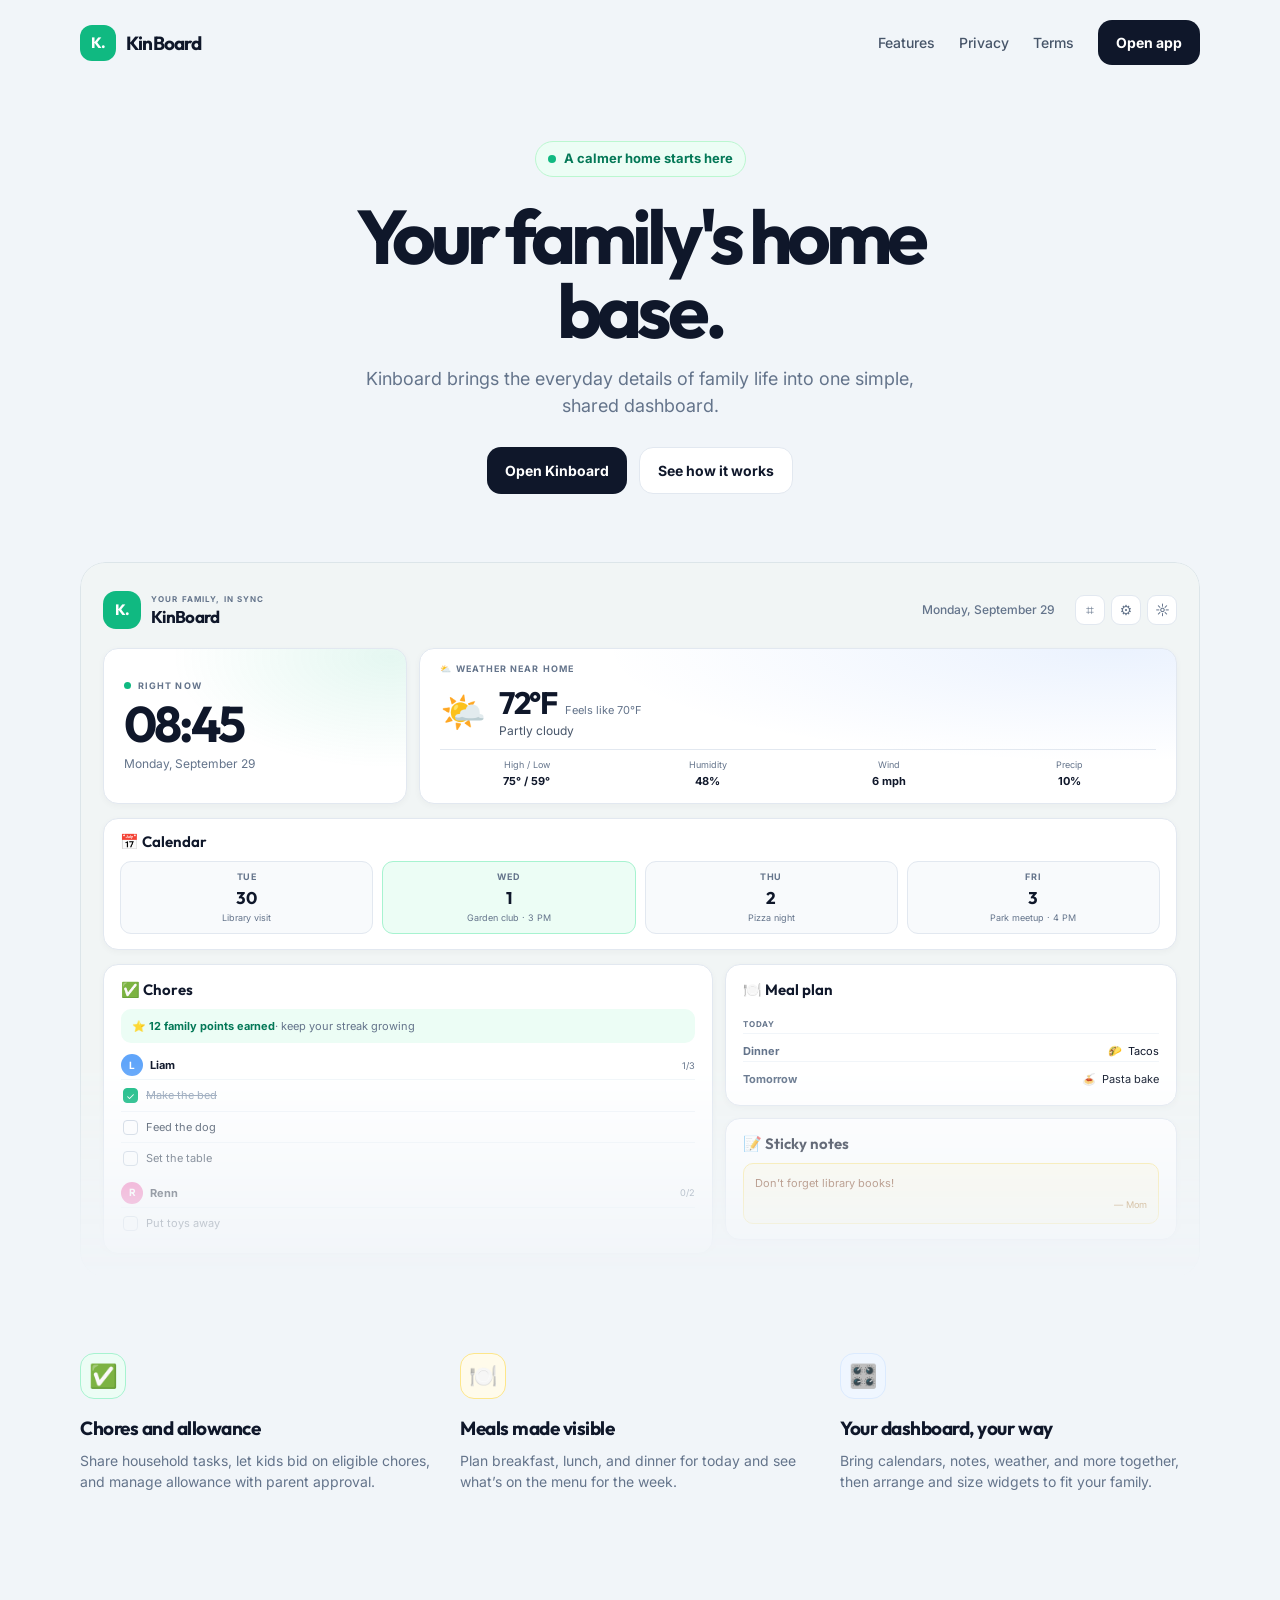
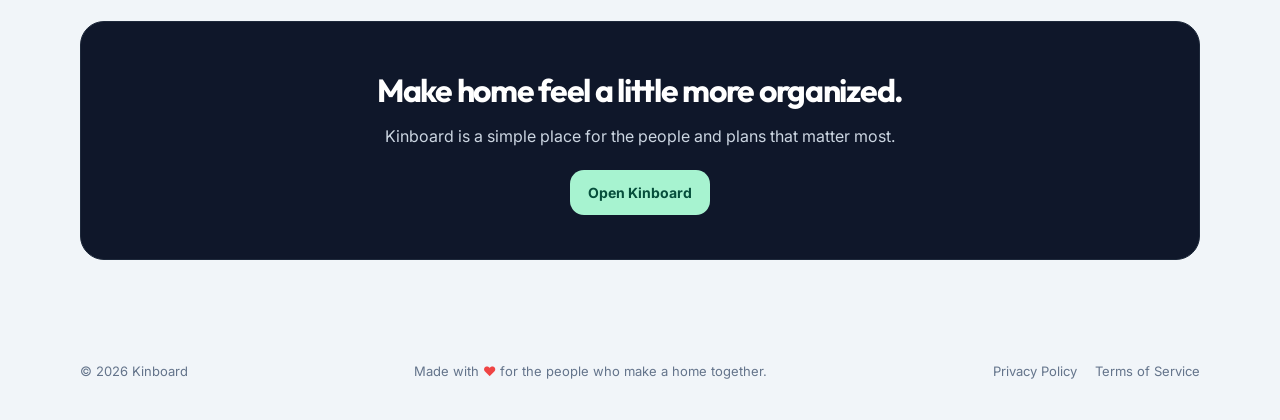
==== commit 9605a446: "Add SEO and social preview metadata" ====
--- a/index.html
+++ b/index.html
@@ -3,7 +3,22 @@
 <head>
   <meta charset="utf-8"><meta name="viewport" content="width=device-width, initial-scale=1">
   <meta name="description" content="Kinboard is a simple, shared family dashboard for the things that matter at home.">
+  <link rel="canonical" href="https://kinboard.xyz/">
+  <meta name="robots" content="index, follow">
   <title>Kinboard — Your family's home base</title>
+  <meta property="og:type" content="website">
+  <meta property="og:site_name" content="Kinboard">
+  <meta property="og:title" content="Kinboard — Your family's home base">
+  <meta property="og:description" content="Kinboard brings the everyday details of family life into one simple, shared dashboard.">
+  <meta property="og:url" content="https://kinboard.xyz/">
+  <meta property="og:image" content="https://kinboard.xyz/assets/kinboard-social.png">
+  <meta property="og:image:width" content="1200">
+  <meta property="og:image:height" content="630">
+  <meta property="og:image:alt" content="Kinboard family dashboard with calendar, chores, meals, weather, and notes">
+  <meta name="twitter:card" content="summary_large_image">
+  <meta name="twitter:title" content="Kinboard — Your family's home base">
+  <meta name="twitter:description" content="Kinboard brings the everyday details of family life into one simple, shared dashboard.">
+  <meta name="twitter:image" content="https://kinboard.xyz/assets/kinboard-social.png">
   <link rel="preconnect" href="https://fonts.googleapis.com">
   <link rel="preconnect" href="https://fonts.gstatic.com" crossorigin>
   <link href="https://fonts.googleapis.com/css2?family=Inter:wght@400;500;600;700&family=Outfit:wght@600;700&display=swap" rel="stylesheet">
--- a/styles.css
+++ b/styles.css
@@ -33,8 +33,8 @@
 
 .hero { padding: 56px 0 68px; text-align: center; }
 .eyebrow { display: inline-flex; align-items: center; gap: 8px; min-height: 34px; padding: 7px 12px; border: 1px solid #bbf7d0; border-radius: 999px; color: #047857; background: #ecfdf5; font-size: 13px; font-weight: 700; }
-.eyebrow span { width: 8px; height: 8px; background: #10b981; border-radius: 50%; }
-.eyebrow .eyebrow-message { display: inline-block; width: 31ch; white-space: nowrap; text-align: left; transition: opacity .26s ease, filter .26s ease, transform .26s ease; }
+.eyebrow > span:first-child { flex: 0 0 8px; width: 8px; height: 8px; background: #10b981; border-radius: 50%; }
+.eyebrow .eyebrow-message { display: inline-block; flex: 0 1 auto; width: auto; max-width: min(64ch, calc(100vw - 100px)); overflow: hidden; white-space: nowrap; text-align: left; text-overflow: ellipsis; transition: opacity .26s ease, filter .26s ease, transform .26s ease; }
 .eyebrow-message.is-leaving { opacity: 0; filter: blur(8px); transform: translateY(-7px); }
 .eyebrow-message.is-entering { opacity: 0; filter: blur(8px); transform: translateY(7px); }
 h1, h2, h3, .time, .temperature { font-family: Outfit, Inter, ui-sans-serif, system-ui, sans-serif; }
@@ -144,7 +144,3 @@
 @media (prefers-reduced-motion: reduce) {
   *, *::before, *::after { scroll-behavior: auto !important; transition-duration: .01ms !important; }
 }
-
-@media (max-width: 420px) {
-  .eyebrow .eyebrow-message { width: auto; max-width: calc(100vw - 88px); overflow: hidden; text-overflow: ellipsis; }
-}
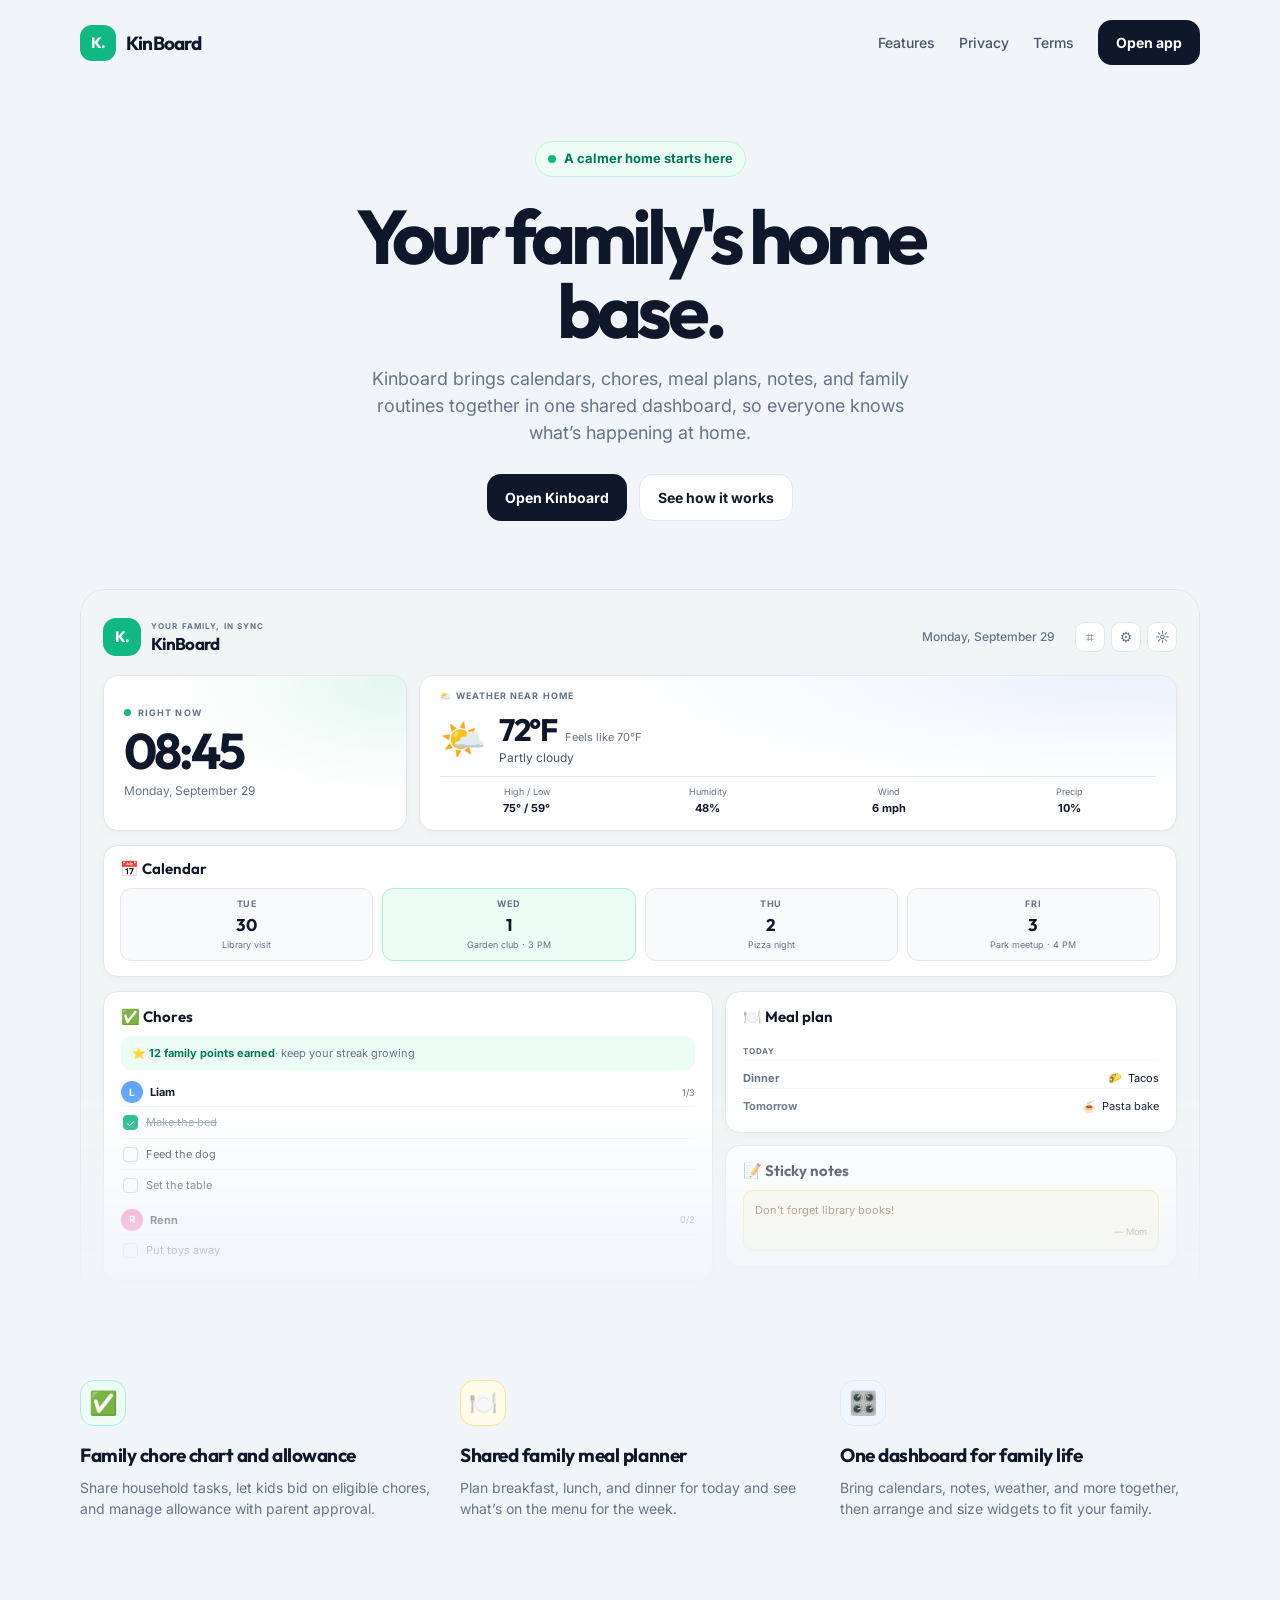
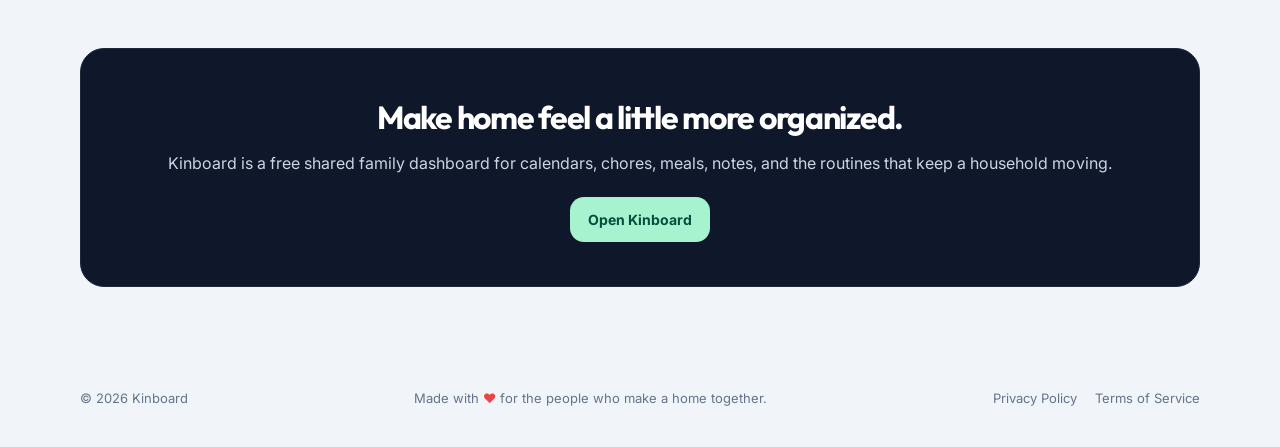
==== commit edca819e: "Improve SEO and add sitemap" ====
--- a/index.html
+++ b/index.html
@@ -5,6 +5,9 @@
   <meta name="description" content="Kinboard is a simple, shared family dashboard for the things that matter at home.">
   <link rel="canonical" href="https://kinboard.xyz/">
   <meta name="robots" content="index, follow">
+  <meta name="theme-color" content="#f1f5f9">
+  <link rel="icon" href="/favicon.svg" type="image/svg+xml">
+  <link rel="sitemap" type="application/xml" href="/sitemap.xml">
   <title>Kinboard — Your family's home base</title>
   <meta property="og:type" content="website">
   <meta property="og:site_name" content="Kinboard">
@@ -27,10 +30,10 @@
 <body>
   <header class="site-header"><div class="container nav">
     <a class="brand" href="/" aria-label="KinBoard home"><span class="brand-mark" aria-hidden="true">K.</span><span>KinBoard</span></a>
-    <nav class="nav-links" aria-label="Primary"><a href="#features">Features</a><a href="/privacy/">Privacy</a><a href="/terms/">Terms</a><a class="nav-button" href="http://app.kinboard.xyz">Open app</a></nav>
+    <nav class="nav-links" aria-label="Primary"><a href="#features">Features</a><a href="/privacy/">Privacy</a><a href="/terms/">Terms</a><a class="nav-button" href="https://app.kinboard.xyz">Open app</a></nav>
   </div></header>
   <main>
-    <section class="hero container"><div class="eyebrow"><span aria-hidden="true"></span><span class="eyebrow-message" aria-live="polite">A calmer home starts here</span></div><h1>Your family's home base.</h1><p class="hero-copy">Kinboard brings the everyday details of family life into one simple, shared dashboard.</p><div class="hero-actions"><a class="button" href="http://app.kinboard.xyz">Open Kinboard</a><a class="button secondary" href="#preview">See how it works</a></div></section>
+    <section class="hero container"><div class="eyebrow"><span aria-hidden="true"></span><span class="eyebrow-message" aria-live="polite">A calmer home starts here</span></div><h1>Your family's home base.</h1><p class="hero-copy">Kinboard brings calendars, chores, meal plans, notes, and family routines together in one shared dashboard, so everyone knows what’s happening at home.</p><div class="hero-actions"><a class="button" href="https://app.kinboard.xyz">Open Kinboard</a><a class="button secondary" href="#preview">See how it works</a></div></section>
     <section id="preview" class="preview container" aria-label="KinBoard dashboard preview">
       <div class="dashboard-shell">
         <div class="dashboard">
@@ -48,8 +51,8 @@
         </div>
       </div>
     </section>
-    <section id="features" class="feature-grid container"><article class="card feature-card"><div class="feature-icon">✅</div><h3>Chores and allowance</h3><p>Share household tasks, let kids bid on eligible chores, and manage allowance with parent approval.</p></article><article class="card feature-card"><div class="feature-icon">🍽️</div><h3>Meals made visible</h3><p>Plan breakfast, lunch, and dinner for today and see what’s on the menu for the week.</p></article><article class="card feature-card"><div class="feature-icon">🎛️</div><h3>Your dashboard, your way</h3><p>Bring calendars, notes, weather, and more together, then arrange and size widgets to fit your family.</p></article></section>
-    <section id="get-started" class="cta container"><h2>Make home feel a little more organized.</h2><p>Kinboard is a simple place for the people and plans that matter most.</p><a class="button" href="http://app.kinboard.xyz">Open Kinboard</a></section>
+    <section id="features" class="feature-grid container"><article class="card feature-card"><div class="feature-icon">✅</div><h3>Family chore chart and allowance</h3><p>Share household tasks, let kids bid on eligible chores, and manage allowance with parent approval.</p></article><article class="card feature-card"><div class="feature-icon">🍽️</div><h3>Shared family meal planner</h3><p>Plan breakfast, lunch, and dinner for today and see what’s on the menu for the week.</p></article><article class="card feature-card"><div class="feature-icon">🎛️</div><h3>One dashboard for family life</h3><p>Bring calendars, notes, weather, and more together, then arrange and size widgets to fit your family.</p></article></section>
+    <section id="get-started" class="cta container"><h2>Make home feel a little more organized.</h2><p>Kinboard is a free shared family dashboard for calendars, chores, meals, notes, and the routines that keep a household moving.</p><a class="button" href="https://app.kinboard.xyz">Open Kinboard</a></section>
   </main>
   <footer class="site-footer"><div class="container footer-inner"><span>© 2026 Kinboard</span><p class="footer-note">Made with <span aria-label="love">♥</span> for the people who make a home together.</p><div class="footer-links"><a href="/privacy/">Privacy Policy</a><a href="/terms/">Terms of Service</a></div></div></footer>
   <script>
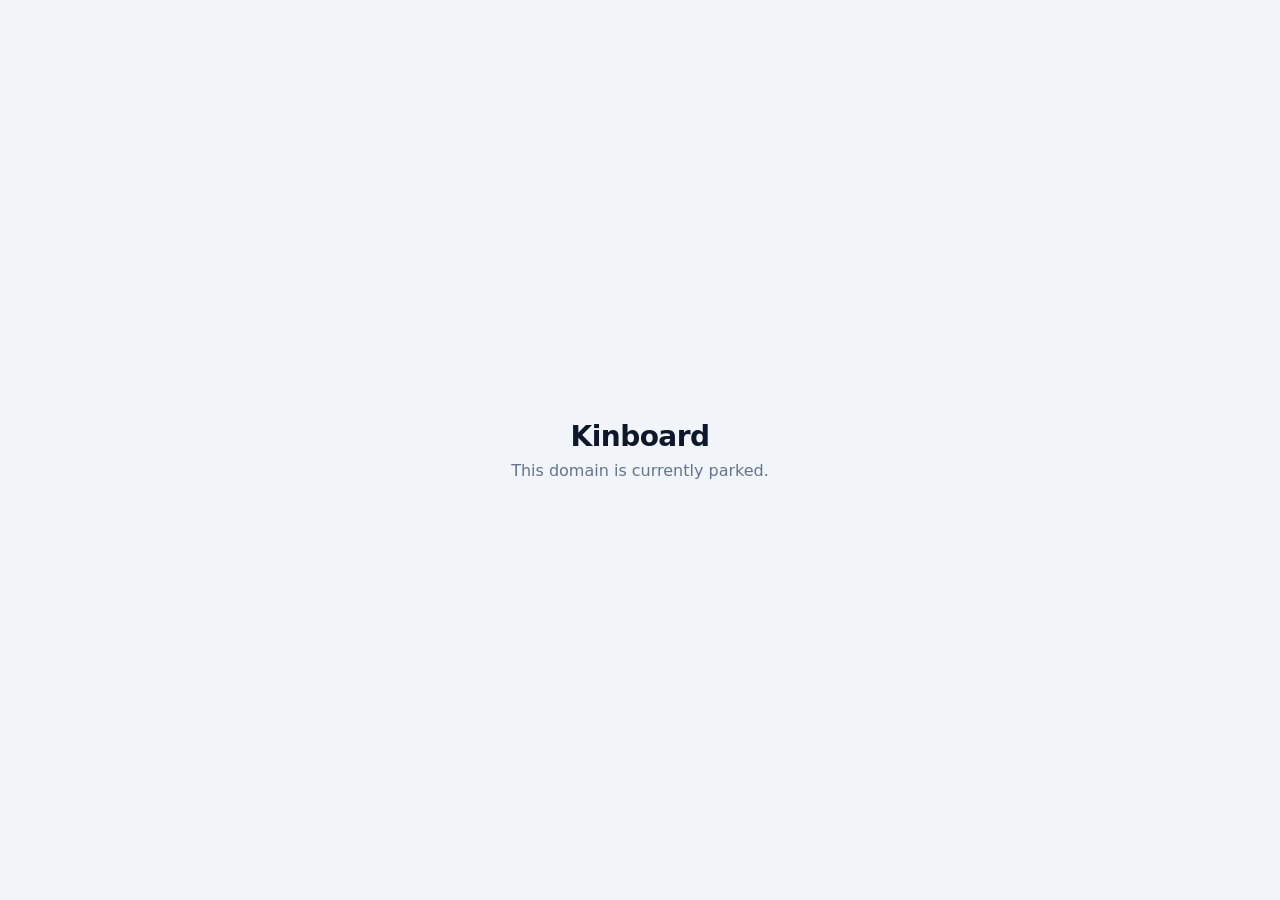
==== commit d2b6177d: "Reduce site to a minimal parked page Another project already uses the Kinboard name, so drop the ful" ====
--- a/index.html
+++ b/index.html
@@ -1,107 +1,36 @@
 <!doctype html>
 <html lang="en">
 <head>
-  <meta charset="utf-8"><meta name="viewport" content="width=device-width, initial-scale=1">
-  <meta name="description" content="Kinboard is a simple, shared family dashboard for the things that matter at home.">
-  <link rel="canonical" href="https://kinboard.xyz/">
-  <meta name="robots" content="index, follow">
-  <meta name="theme-color" content="#f1f5f9">
+  <meta charset="utf-8">
+  <meta name="viewport" content="width=device-width, initial-scale=1">
+  <title>Kinboard</title>
+  <meta name="robots" content="noindex, follow">
   <link rel="icon" href="/favicon.svg" type="image/svg+xml">
-  <link rel="sitemap" type="application/xml" href="/sitemap.xml">
-  <title>Kinboard — Your family's home base</title>
-  <meta property="og:type" content="website">
-  <meta property="og:site_name" content="Kinboard">
-  <meta property="og:title" content="Kinboard — Your family's home base">
-  <meta property="og:description" content="Kinboard brings the everyday details of family life into one simple, shared dashboard.">
-  <meta property="og:url" content="https://kinboard.xyz/">
-  <meta property="og:image" content="https://kinboard.xyz/assets/kinboard-social.png">
-  <meta property="og:image:width" content="1200">
-  <meta property="og:image:height" content="630">
-  <meta property="og:image:alt" content="Kinboard family dashboard with calendar, chores, meals, weather, and notes">
-  <meta name="twitter:card" content="summary_large_image">
-  <meta name="twitter:title" content="Kinboard — Your family's home base">
-  <meta name="twitter:description" content="Kinboard brings the everyday details of family life into one simple, shared dashboard.">
-  <meta name="twitter:image" content="https://kinboard.xyz/assets/kinboard-social.png">
-  <link rel="preconnect" href="https://fonts.googleapis.com">
-  <link rel="preconnect" href="https://fonts.gstatic.com" crossorigin>
-  <link href="https://fonts.googleapis.com/css2?family=Inter:wght@400;500;600;700&family=Outfit:wght@600;700&display=swap" rel="stylesheet">
-  <link rel="stylesheet" href="styles.css">
+  <style>
+    :root { color-scheme: light dark; }
+    * { box-sizing: border-box; }
+    html, body { height: 100%; }
+    body {
+      margin: 0;
+      display: grid;
+      place-items: center;
+      font-family: ui-sans-serif, system-ui, -apple-system, "Segoe UI", sans-serif;
+      background: #f1f5f9;
+      color: #0f172a;
+    }
+    main { text-align: center; padding: 24px; }
+    h1 { margin: 0 0 8px; font-size: 28px; letter-spacing: -0.02em; }
+    p { margin: 0; color: #64748b; }
+    @media (prefers-color-scheme: dark) {
+      body { background: #0f172a; color: #f1f5f9; }
+      p { color: #94a3b8; }
+    }
+  </style>
 </head>
 <body>
-  <header class="site-header"><div class="container nav">
-    <a class="brand" href="/" aria-label="KinBoard home"><span class="brand-mark" aria-hidden="true">K.</span><span>KinBoard</span></a>
-    <nav class="nav-links" aria-label="Primary"><a href="#features">Features</a><a href="/privacy/">Privacy</a><a href="/terms/">Terms</a><a class="nav-button" href="https://app.kinboard.xyz">Open app</a></nav>
-  </div></header>
   <main>
-    <section class="hero container"><div class="eyebrow"><span aria-hidden="true"></span><span class="eyebrow-message" aria-live="polite">A calmer home starts here</span></div><h1>Your family's home base.</h1><p class="hero-copy">Kinboard brings calendars, chores, meal plans, notes, and family routines together in one shared dashboard, so everyone knows what’s happening at home.</p><div class="hero-actions"><a class="button" href="https://app.kinboard.xyz">Open Kinboard</a><a class="button secondary" href="#preview">See how it works</a></div></section>
-    <section id="preview" class="preview container" aria-label="KinBoard dashboard preview">
-      <div class="dashboard-shell">
-        <div class="dashboard">
-          <header class="dashboard-header">
-            <div class="dashboard-brand"><span class="brand-mark" aria-hidden="true">K.</span><div><span class="dashboard-eyebrow">YOUR FAMILY, IN SYNC</span><strong>KinBoard</strong></div></div>
-            <span class="dashboard-date">Monday, September 29</span>
-            <div class="dashboard-controls" aria-hidden="true"><span>⌗</span><span>⚙</span><span>☼</span></div>
-          </header>
-          <div class="dashboard-overview">
-            <article class="preview-card clock-preview"><span class="card-kicker"><i></i> RIGHT NOW</span><strong>08:45</strong><span>Monday, September 29</span></article>
-            <article class="preview-card weather-preview"><span class="card-kicker">⛅ WEATHER NEAR HOME</span><div class="weather-reading"><span>🌤️</span><div><strong>72°F</strong><small>Feels like 70°F</small><span>Partly cloudy</span></div></div><div class="weather-summary"><span>High / Low <b>75° / 59°</b></span><span>Humidity <b>48%</b></span><span>Wind <b>6 mph</b></span><span>Precip <b>10%</b></span></div></article>
-          </div>
-          <article class="preview-card calendar-preview"><h2>📅 Calendar</h2><div class="calendar-days"><div><small>TUE</small><b>30</b><span>Library visit</span></div><div class="selected-day"><small>WED</small><b>1</b><span>Garden club · 3 PM</span></div><div><small>THU</small><b>2</b><span>Pizza night</span></div><div><small>FRI</small><b>3</b><span>Park meetup · 4 PM</span></div></div></article>
-          <div class="dashboard-columns"><article class="preview-card chores-preview"><h2>✅ Chores</h2><div class="points-banner">⭐ <b>12 family points earned</b><span>· keep your streak growing</span></div><div class="member-row"><i>L</i><b>Liam</b><small>1/3</small></div><div class="chore-line"><span class="checkbox checked">✓</span><span class="done">Make the bed</span></div><div class="chore-line"><span class="checkbox"></span><span>Feed the dog</span></div><div class="chore-line"><span class="checkbox"></span><span>Set the table</span></div><div class="member-row second"><i>R</i><b>Renn</b><small>0/2</small></div><div class="chore-line"><span class="checkbox"></span><span>Put toys away</span></div></article><aside class="dashboard-side"><article class="preview-card meals-preview"><h2>🍽️ Meal plan</h2><span class="meal-date">TODAY</span><div class="meal-line"><b>Dinner</b><span>🌮 &nbsp;Tacos</span></div><div class="meal-line"><b>Tomorrow</b><span>🍝 &nbsp;Pasta bake</span></div></article><article class="preview-card notes-preview"><h2>📝 Sticky notes</h2><div class="note">Don’t forget library books!<small>— Mom</small></div></article></aside></div>
-        </div>
-      </div>
-    </section>
-    <section id="features" class="feature-grid container"><article class="card feature-card"><div class="feature-icon">✅</div><h3>Family chore chart and allowance</h3><p>Share household tasks, let kids bid on eligible chores, and manage allowance with parent approval.</p></article><article class="card feature-card"><div class="feature-icon">🍽️</div><h3>Shared family meal planner</h3><p>Plan breakfast, lunch, and dinner for today and see what’s on the menu for the week.</p></article><article class="card feature-card"><div class="feature-icon">🎛️</div><h3>One dashboard for family life</h3><p>Bring calendars, notes, weather, and more together, then arrange and size widgets to fit your family.</p></article></section>
-    <section id="get-started" class="cta container"><h2>Make home feel a little more organized.</h2><p>Kinboard is a free shared family dashboard for calendars, chores, meals, notes, and the routines that keep a household moving.</p><a class="button" href="https://app.kinboard.xyz">Open Kinboard</a></section>
+    <h1>Kinboard</h1>
+    <p>This domain is currently parked.</p>
   </main>
-  <footer class="site-footer"><div class="container footer-inner"><span>© 2026 Kinboard</span><p class="footer-note">Made with <span aria-label="love">♥</span> for the people who make a home together.</p><div class="footer-links"><a href="/privacy/">Privacy Policy</a><a href="/terms/">Terms of Service</a></div></div></footer>
-  <script>
-    const homeSayings = [
-      "A calmer home starts here", "A little more in sync", "Make room for what matters", "Home, on the same page", "Less juggling, more living",
-      "The whole home in harmony", "Everyday life, a little lighter", "Find your family flow", "Small plans, smoother days", "Together makes it easier",
-      "A softer landing for busy days", "Keep the good stuff close", "Your home team, in sync", "Make the everyday feel easier", "More time for being together",
-      "A brighter rhythm at home", "Bring the moving parts together", "Home life, made clearer", "A little calm goes a long way", "Make space for more good days",
-      "One home, one shared rhythm", "Keep family life flowing", "A home base for busy lives", "Everyday plans, all together", "Feel good about the day ahead",
-      "The family rhythm starts here", "Keep home life on track", "More together, less to remember", "Plans that bring you closer", "Make the busy feel manageable",
-      "Your day, with room to breathe", "A happier rhythm for home", "The little things, all in place", "Make family time flow", "A home that runs together",
-      "Your people, your plans, one place", "Let home life click", "More ease in every day", "Keep everyone in the loop", "A shared view of what matters",
-      "Make today feel more together", "Bring a little order to the lovely chaos", "Family life, in good company", "Good days start at home", "A simple way to stay connected",
-      "More calm between the moments", "The home team starts here", "Get on the same page at home", "Give busy days a softer edge", "A little more breathing room",
-      "Where family plans come together", "Make the everyday work for everyone", "One less thing to hold in your head", "A better flow for family life", "Keep the day moving gently",
-      "Home feels better in sync", "A shared space for daily life", "Make room for the moments", "A smoother way to do home", "Your family, finding its rhythm",
-      "Stay close to the everyday", "All your home things, together", "Let the day fall into place", "More harmony, right at home", "A little help for the whole household",
-      "Keep what matters in view", "Make plans feel like part of life", "Home life, held together", "Bring everyone along", "A brighter way to organize home",
-      "Find a little more flow", "The everyday, made more connected", "Make family plans feel simple", "A steady hand for busy homes", "Together through the to-dos",
-      "A place for all the little plans", "Make home a team effort", "More clarity for the days you share", "Let good routines grow", "Home life, made for everyone",
-      "Keep the family beat", "Your household's happy place to plan", "A calm corner for family life", "The day makes sense together", "Make more of your time at home",
-      "Bring a little ease to every day", "A shared start to the day", "All together under one roof", "The good things are easier to find", "For the life you make together",
-      "Make the home team stronger", "A more thoughtful kind of together", "Keep daily life close at hand", "Home, with a little more heart", "Make every day a team day",
-      "The little details, working together", "A kinder pace for busy homes", "Your family's day, in view", "A better beat for home life", "Together is a lovely place to start"
-    ];
-    const saying = document.querySelector('.eyebrow-message');
-    const reduceMotion = window.matchMedia('(prefers-reduced-motion: reduce)');
-    let sayingIndex = 0;
-    let sayingTimer;
-
-    function rotateSaying() {
-      saying.classList.add('is-leaving');
-      window.setTimeout(() => {
-        sayingIndex = (sayingIndex + 1) % homeSayings.length;
-        saying.textContent = homeSayings[sayingIndex];
-        saying.classList.remove('is-leaving');
-        saying.classList.add('is-entering');
-        requestAnimationFrame(() => requestAnimationFrame(() => saying.classList.remove('is-entering')));
-      }, 260);
-    }
-
-    function syncSayingTimer() {
-      window.clearInterval(sayingTimer);
-      if (!reduceMotion.matches && !document.hidden) sayingTimer = window.setInterval(rotateSaying, 4000);
-    }
-
-    document.addEventListener('visibilitychange', syncSayingTimer);
-    reduceMotion.addEventListener('change', syncSayingTimer);
-    syncSayingTimer();
-  </script>
 </body>
 </html>
